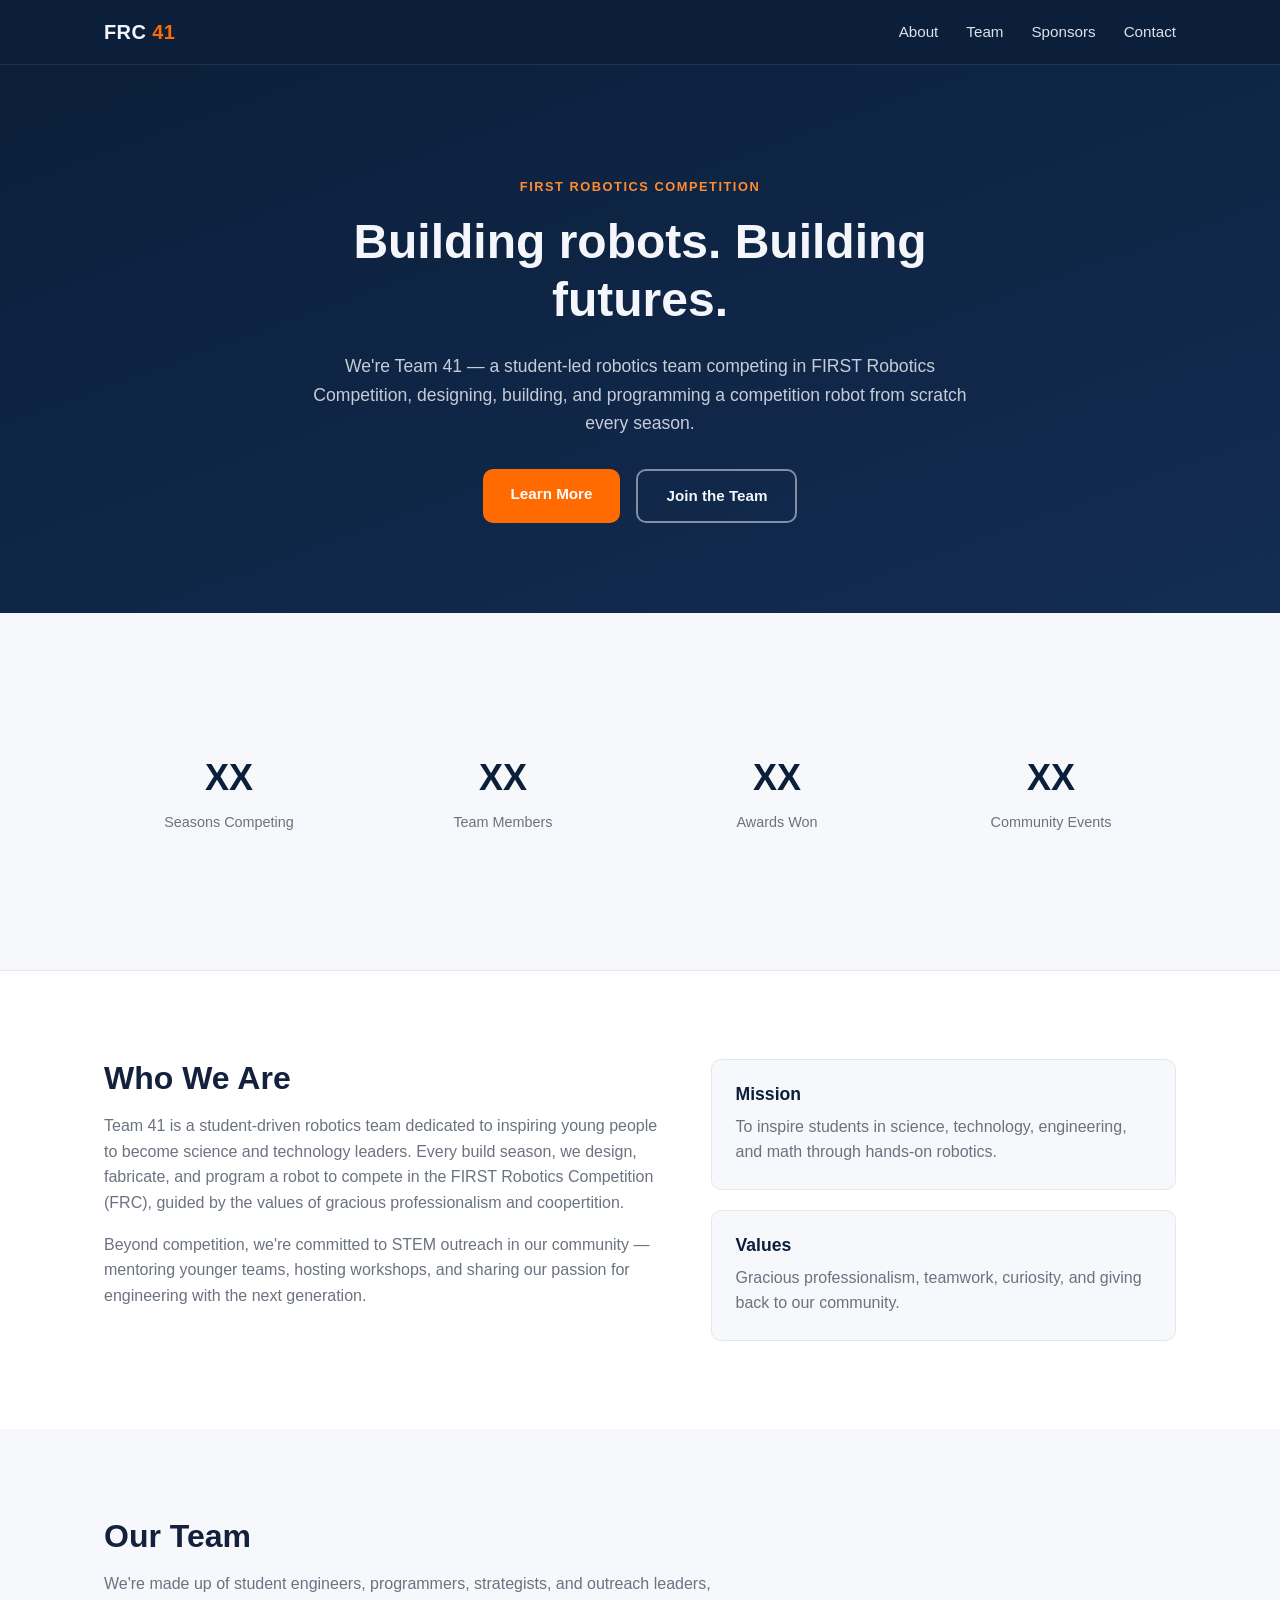
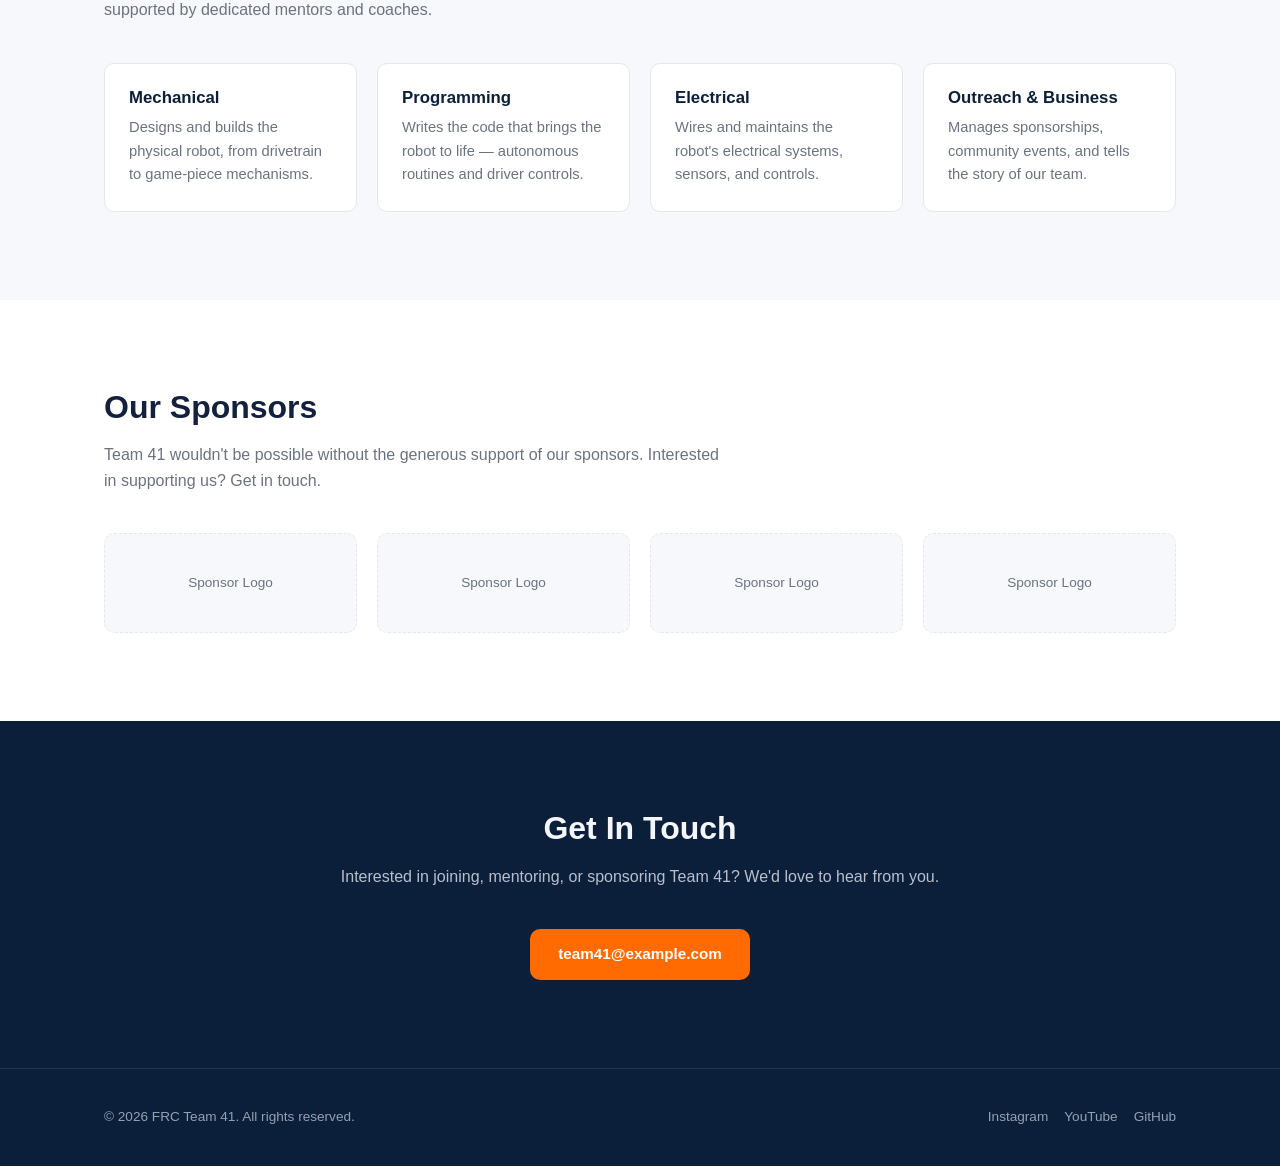
==== index.html @ 4c6976a9 "Add homepage with hero, about, team, sponsors, and contact sections Co-Authored-By: Claude Sonnet 5 " ====
<!DOCTYPE html>
<html lang="en">
<head>
  <meta charset="UTF-8" />
  <meta name="viewport" content="width=device-width, initial-scale=1.0" />
  <title>FRC Team 41</title>
  <meta name="description" content="Official website of FRC Team 41 — a FIRST Robotics Competition team." />
  <link rel="stylesheet" href="css/styles.css" />
</head>
<body>

  <header class="site-header">
    <div class="container header-inner">
      <a href="#" class="logo">FRC <span>41</span></a>
      <button class="nav-toggle" id="navToggle" aria-label="Toggle navigation" aria-expanded="false">
        <span></span><span></span><span></span>
      </button>
      <nav class="site-nav" id="siteNav">
        <a href="#about">About</a>
        <a href="#team">Team</a>
        <a href="#sponsors">Sponsors</a>
        <a href="#contact">Contact</a>
      </nav>
    </div>
  </header>

  <main>
    <section class="hero">
      <div class="container hero-inner">
        <p class="eyebrow">FIRST Robotics Competition</p>
        <h1>Building robots. Building futures.</h1>
        <p class="hero-subtitle">
          We're Team 41 — a student-led robotics team competing in FIRST Robotics Competition,
          designing, building, and programming a competition robot from scratch every season.
        </p>
        <div class="hero-actions">
          <a href="#about" class="btn btn-primary">Learn More</a>
          <a href="#contact" class="btn btn-outline">Join the Team</a>
        </div>
      </div>
    </section>

    <section class="stats">
      <div class="container stats-grid">
        <div class="stat">
          <span class="stat-number">XX</span>
          <span class="stat-label">Seasons Competing</span>
        </div>
        <div class="stat">
          <span class="stat-number">XX</span>
          <span class="stat-label">Team Members</span>
        </div>
        <div class="stat">
          <span class="stat-number">XX</span>
          <span class="stat-label">Awards Won</span>
        </div>
        <div class="stat">
          <span class="stat-number">XX</span>
          <span class="stat-label">Community Events</span>
        </div>
      </div>
    </section>

    <section id="about" class="about">
      <div class="container about-grid">
        <div class="about-text">
          <h2>Who We Are</h2>
          <p>
            Team 41 is a student-driven robotics team dedicated to inspiring young people to become
            science and technology leaders. Every build season, we design, fabricate, and program a
            robot to compete in the FIRST Robotics Competition (FRC), guided by the values of gracious
            professionalism and coopertition.
          </p>
          <p>
            Beyond competition, we're committed to STEM outreach in our community — mentoring younger
            teams, hosting workshops, and sharing our passion for engineering with the next generation.
          </p>
        </div>
        <div class="about-highlights">
          <div class="highlight-card">
            <h3>Mission</h3>
            <p>To inspire students in science, technology, engineering, and math through hands-on robotics.</p>
          </div>
          <div class="highlight-card">
            <h3>Values</h3>
            <p>Gracious professionalism, teamwork, curiosity, and giving back to our community.</p>
          </div>
        </div>
      </div>
    </section>

    <section id="team" class="team">
      <div class="container">
        <h2>Our Team</h2>
        <p class="section-subtitle">
          We're made up of student engineers, programmers, strategists, and outreach leaders,
          supported by dedicated mentors and coaches.
        </p>
        <div class="subteam-grid">
          <div class="subteam-card">
            <h3>Mechanical</h3>
            <p>Designs and builds the physical robot, from drivetrain to game-piece mechanisms.</p>
          </div>
          <div class="subteam-card">
            <h3>Programming</h3>
            <p>Writes the code that brings the robot to life — autonomous routines and driver controls.</p>
          </div>
          <div class="subteam-card">
            <h3>Electrical</h3>
            <p>Wires and maintains the robot's electrical systems, sensors, and controls.</p>
          </div>
          <div class="subteam-card">
            <h3>Outreach &amp; Business</h3>
            <p>Manages sponsorships, community events, and tells the story of our team.</p>
          </div>
        </div>
      </div>
    </section>

    <section id="sponsors" class="sponsors">
      <div class="container">
        <h2>Our Sponsors</h2>
        <p class="section-subtitle">
          Team 41 wouldn't be possible without the generous support of our sponsors.
          Interested in supporting us? <a href="#contact">Get in touch</a>.
        </p>
        <div class="sponsor-placeholder-grid">
          <div class="sponsor-placeholder">Sponsor Logo</div>
          <div class="sponsor-placeholder">Sponsor Logo</div>
          <div class="sponsor-placeholder">Sponsor Logo</div>
          <div class="sponsor-placeholder">Sponsor Logo</div>
        </div>
      </div>
    </section>

    <section id="contact" class="contact">
      <div class="container contact-inner">
        <h2>Get In Touch</h2>
        <p class="section-subtitle">
          Interested in joining, mentoring, or sponsoring Team 41? We'd love to hear from you.
        </p>
        <a href="mailto:team41@example.com" class="btn btn-primary">team41@example.com</a>
      </div>
    </section>
  </main>

  <footer class="site-footer">
    <div class="container footer-inner">
      <p>&copy; <span id="year"></span> FRC Team 41. All rights reserved.</p>
      <div class="social-links">
        <a href="#">Instagram</a>
        <a href="#">YouTube</a>
        <a href="#">GitHub</a>
      </div>
    </div>
  </footer>

  <script src="js/app.js"></script>
</body>
</html>
---- css/styles.css ----
:root {
  --navy: #0b1f3a;
  --navy-light: #132c52;
  --accent: #ff6b00;
  --accent-light: #ff8c33;
  --text-dark: #14213d;
  --text-light: #f4f6fb;
  --gray: #6b7280;
  --border: #e5e7eb;
  --bg: #ffffff;
  --bg-alt: #f7f8fb;
  --radius: 10px;
  --max-width: 1120px;
}

* {
  box-sizing: border-box;
}

html {
  scroll-behavior: smooth;
}

body {
  margin: 0;
  font-family: -apple-system, BlinkMacSystemFont, "Segoe UI", Roboto, Helvetica, Arial, sans-serif;
  color: var(--text-dark);
  background: var(--bg);
  line-height: 1.6;
}

img {
  max-width: 100%;
  display: block;
}

a {
  color: inherit;
  text-decoration: none;
}

h1, h2, h3 {
  line-height: 1.2;
  margin: 0 0 0.5em;
}

.container {
  max-width: var(--max-width);
  margin: 0 auto;
  padding: 0 24px;
}

/* Header */

.site-header {
  position: sticky;
  top: 0;
  z-index: 100;
  background: var(--navy);
  box-shadow: 0 1px 0 rgba(255, 255, 255, 0.08);
}

.header-inner {
  display: flex;
  align-items: center;
  justify-content: space-between;
  height: 64px;
}

.logo {
  font-size: 1.25rem;
  font-weight: 800;
  color: var(--text-light);
  letter-spacing: 0.02em;
}

.logo span {
  color: var(--accent);
}

.site-nav {
  display: flex;
  gap: 28px;
}

.site-nav a {
  color: var(--text-light);
  font-weight: 500;
  font-size: 0.95rem;
  opacity: 0.9;
  transition: opacity 0.15s ease;
}

.site-nav a:hover {
  opacity: 1;
  color: var(--accent-light);
}

.nav-toggle {
  display: none;
  flex-direction: column;
  justify-content: center;
  gap: 5px;
  width: 32px;
  height: 32px;
  background: none;
  border: none;
  cursor: pointer;
  padding: 0;
}

.nav-toggle span {
  display: block;
  height: 2px;
  width: 100%;
  background: var(--text-light);
  border-radius: 2px;
}

/* Hero */

.hero {
  background: linear-gradient(160deg, var(--navy) 0%, var(--navy-light) 100%);
  color: var(--text-light);
  padding: 100px 0 90px;
  text-align: center;
}

.hero-inner {
  max-width: 720px;
}

.eyebrow {
  color: var(--accent-light);
  text-transform: uppercase;
  letter-spacing: 0.12em;
  font-size: 0.8rem;
  font-weight: 700;
  margin-bottom: 16px;
}

.hero h1 {
  font-size: clamp(2rem, 5vw, 3rem);
  font-weight: 800;
}

.hero-subtitle {
  color: rgba(244, 246, 251, 0.8);
  font-size: 1.1rem;
  margin: 16px auto 32px;
}

.hero-actions {
  display: flex;
  gap: 16px;
  justify-content: center;
  flex-wrap: wrap;
}

.btn {
  display: inline-block;
  padding: 13px 28px;
  border-radius: var(--radius);
  font-weight: 700;
  font-size: 0.95rem;
  transition: transform 0.15s ease, background 0.15s ease, opacity 0.15s ease;
}

.btn-primary {
  background: var(--accent);
  color: #fff;
}

.btn-primary:hover {
  background: var(--accent-light);
}

.btn-outline {
  border: 2px solid rgba(244, 246, 251, 0.5);
  color: var(--text-light);
}

.btn-outline:hover {
  border-color: var(--text-light);
}

/* Stats */

.stats {
  background: var(--bg-alt);
  border-bottom: 1px solid var(--border);
}

.stats-grid {
  display: grid;
  grid-template-columns: repeat(4, 1fr);
  gap: 24px;
  padding: 48px 24px;
  text-align: center;
}

.stat-number {
  display: block;
  font-size: 2.25rem;
  font-weight: 800;
  color: var(--navy);
}

.stat-label {
  display: block;
  color: var(--gray);
  font-size: 0.9rem;
  margin-top: 4px;
}

/* Shared section styles */

section {
  padding: 88px 0;
}

section h2 {
  font-size: 2rem;
  font-weight: 800;
}

.section-subtitle {
  color: var(--gray);
  max-width: 620px;
  margin-bottom: 40px;
}

/* About */

.about-grid {
  display: grid;
  grid-template-columns: 1.2fr 1fr;
  gap: 48px;
  align-items: start;
}

.about-text p {
  color: var(--gray);
}

.about-highlights {
  display: grid;
  gap: 20px;
}

.highlight-card {
  background: var(--bg-alt);
  border: 1px solid var(--border);
  border-radius: var(--radius);
  padding: 24px;
}

.highlight-card h3 {
  color: var(--navy);
  font-size: 1.1rem;
}

.highlight-card p {
  color: var(--gray);
  margin: 0;
}

/* Team */

.team {
  background: var(--bg-alt);
}

.subteam-grid {
  display: grid;
  grid-template-columns: repeat(4, 1fr);
  gap: 20px;
}

.subteam-card {
  background: var(--bg);
  border: 1px solid var(--border);
  border-radius: var(--radius);
  padding: 24px;
}

.subteam-card h3 {
  color: var(--navy);
  font-size: 1.05rem;
}

.subteam-card p {
  color: var(--gray);
  font-size: 0.92rem;
  margin: 0;
}

/* Sponsors */

.sponsor-placeholder-grid {
  display: grid;
  grid-template-columns: repeat(4, 1fr);
  gap: 20px;
}

.sponsor-placeholder {
  height: 100px;
  border: 1px dashed var(--border);
  border-radius: var(--radius);
  display: flex;
  align-items: center;
  justify-content: center;
  color: var(--gray);
  font-size: 0.85rem;
  background: var(--bg-alt);
}

/* Contact */

.contact {
  background: var(--navy);
  color: var(--text-light);
  text-align: center;
}

.contact h2 {
  color: var(--text-light);
}

.contact .section-subtitle {
  color: rgba(244, 246, 251, 0.75);
  margin-left: auto;
  margin-right: auto;
}

/* Footer */

.site-footer {
  background: var(--navy);
  border-top: 1px solid rgba(255, 255, 255, 0.1);
  padding: 24px 0;
}

.footer-inner {
  display: flex;
  align-items: center;
  justify-content: space-between;
  flex-wrap: wrap;
  gap: 12px;
  color: rgba(244, 246, 251, 0.6);
  font-size: 0.85rem;
}

.social-links {
  display: flex;
  gap: 16px;
}

.social-links a {
  color: rgba(244, 246, 251, 0.6);
  transition: color 0.15s ease;
}

.social-links a:hover {
  color: var(--accent-light);
}

/* Responsive */

@media (max-width: 860px) {
  .about-grid {
    grid-template-columns: 1fr;
  }

  .subteam-grid {
    grid-template-columns: repeat(2, 1fr);
  }

  .sponsor-placeholder-grid {
    grid-template-columns: repeat(2, 1fr);
  }

  .stats-grid {
    grid-template-columns: repeat(2, 1fr);
  }
}

@media (max-width: 640px) {
  .nav-toggle {
    display: flex;
  }

  .site-nav {
    position: absolute;
    top: 64px;
    left: 0;
    right: 0;
    background: var(--navy-light);
    flex-direction: column;
    padding: 16px 24px;
    gap: 16px;
    display: none;
  }

  .site-nav.open {
    display: flex;
  }

  .hero {
    padding: 72px 0 64px;
  }

  .subteam-grid,
  .sponsor-placeholder-grid {
    grid-template-columns: 1fr;
  }
}
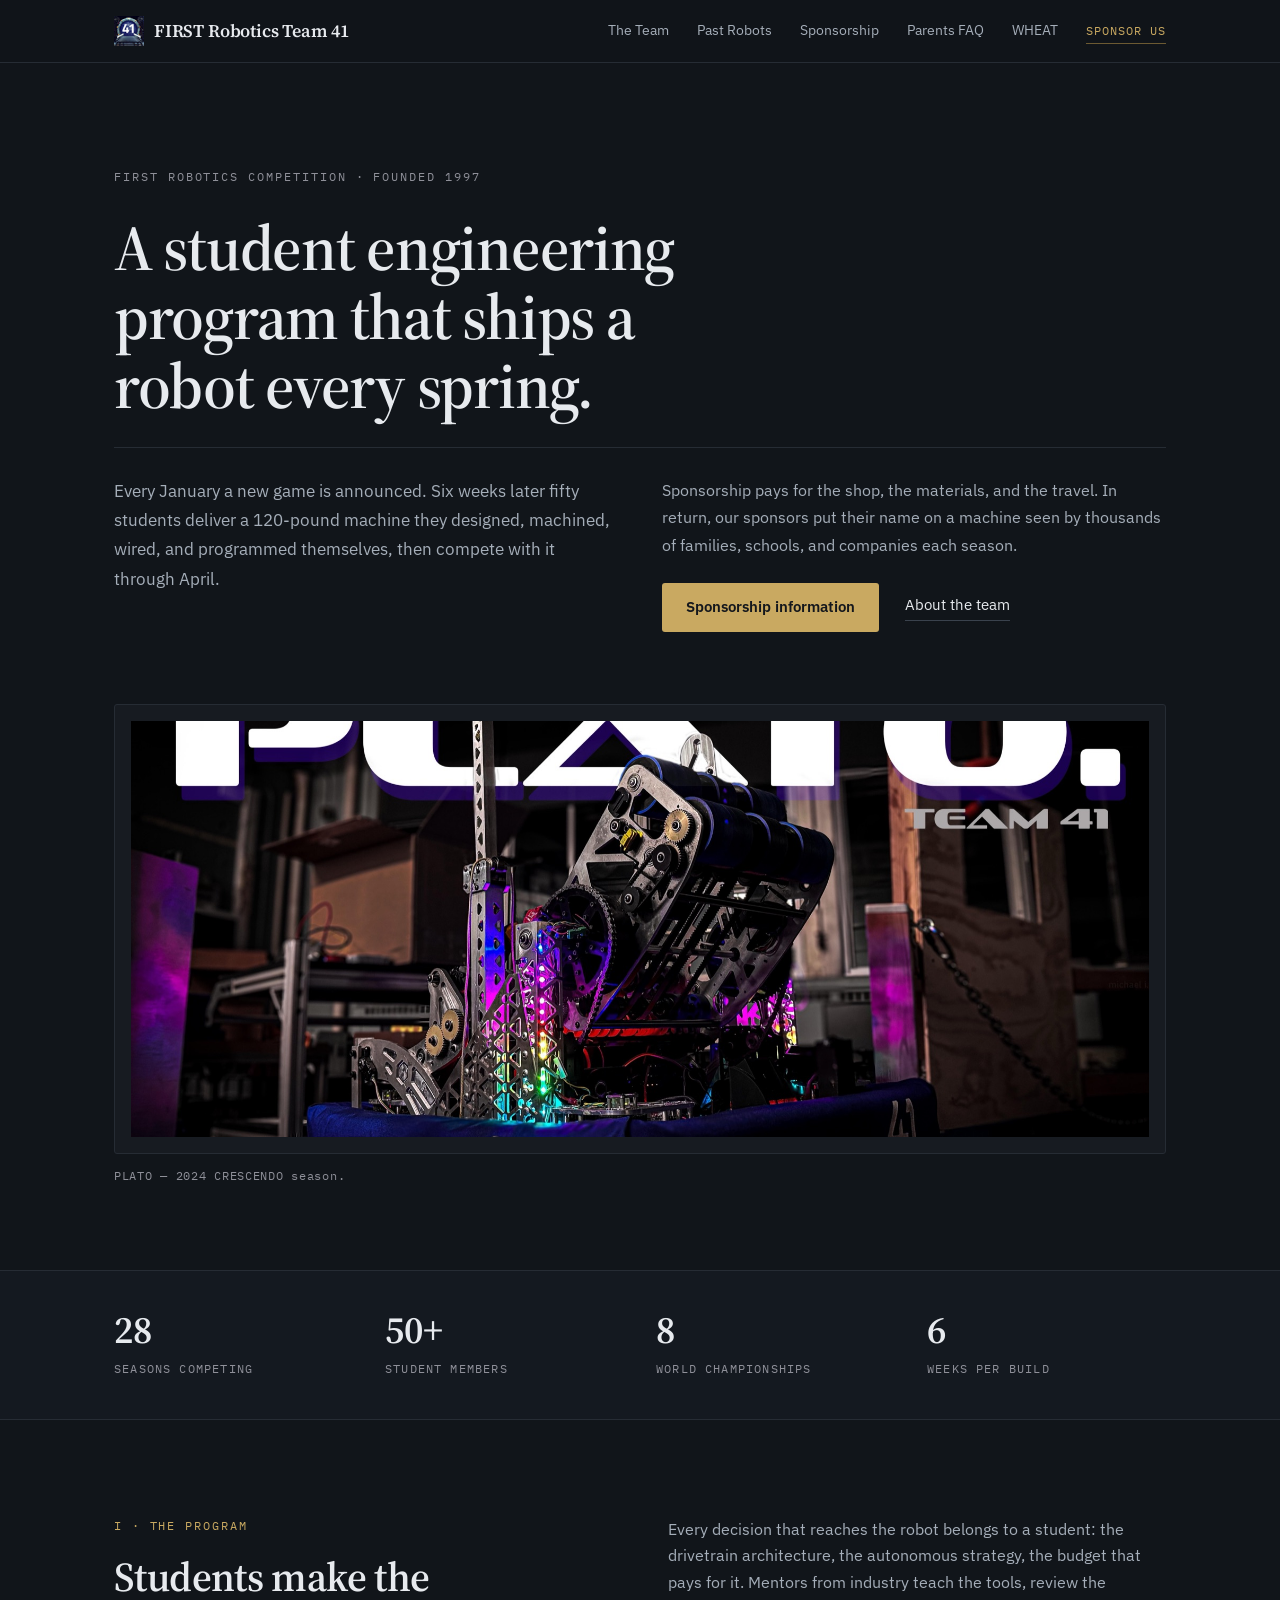
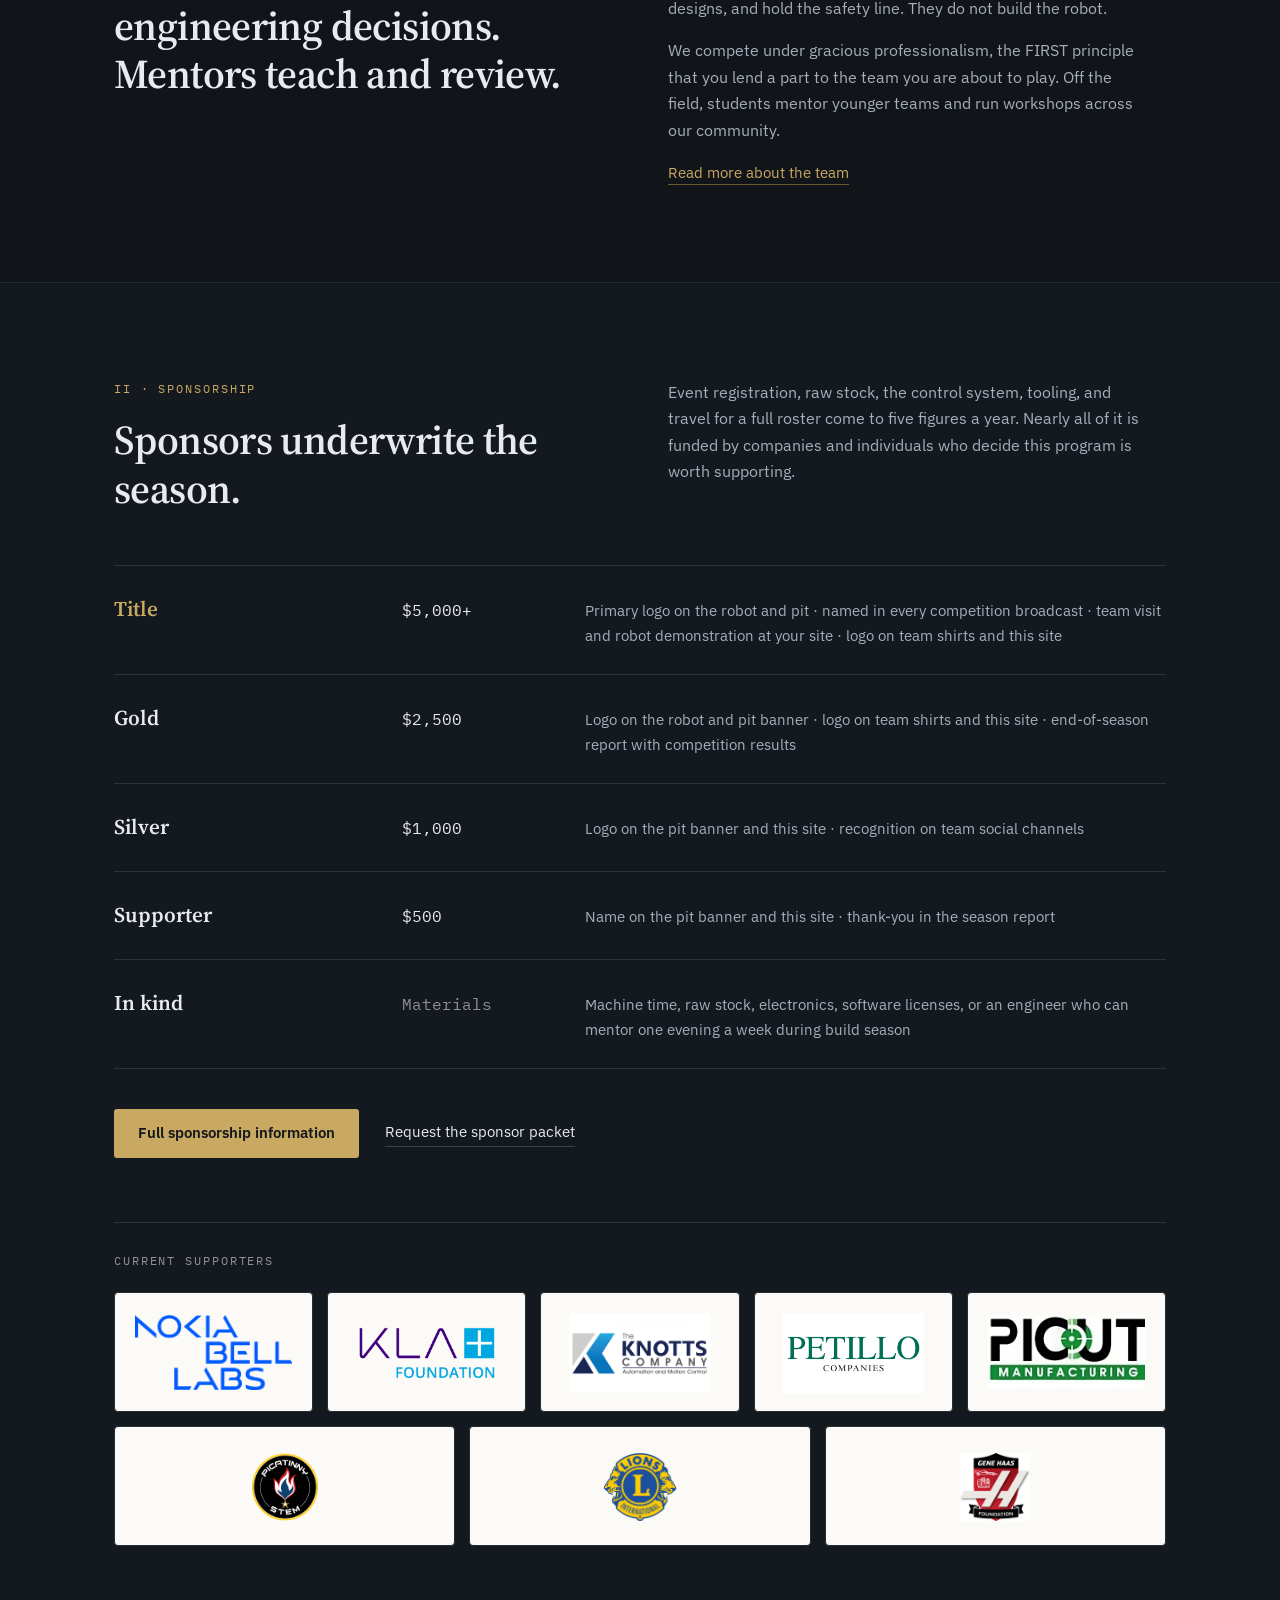
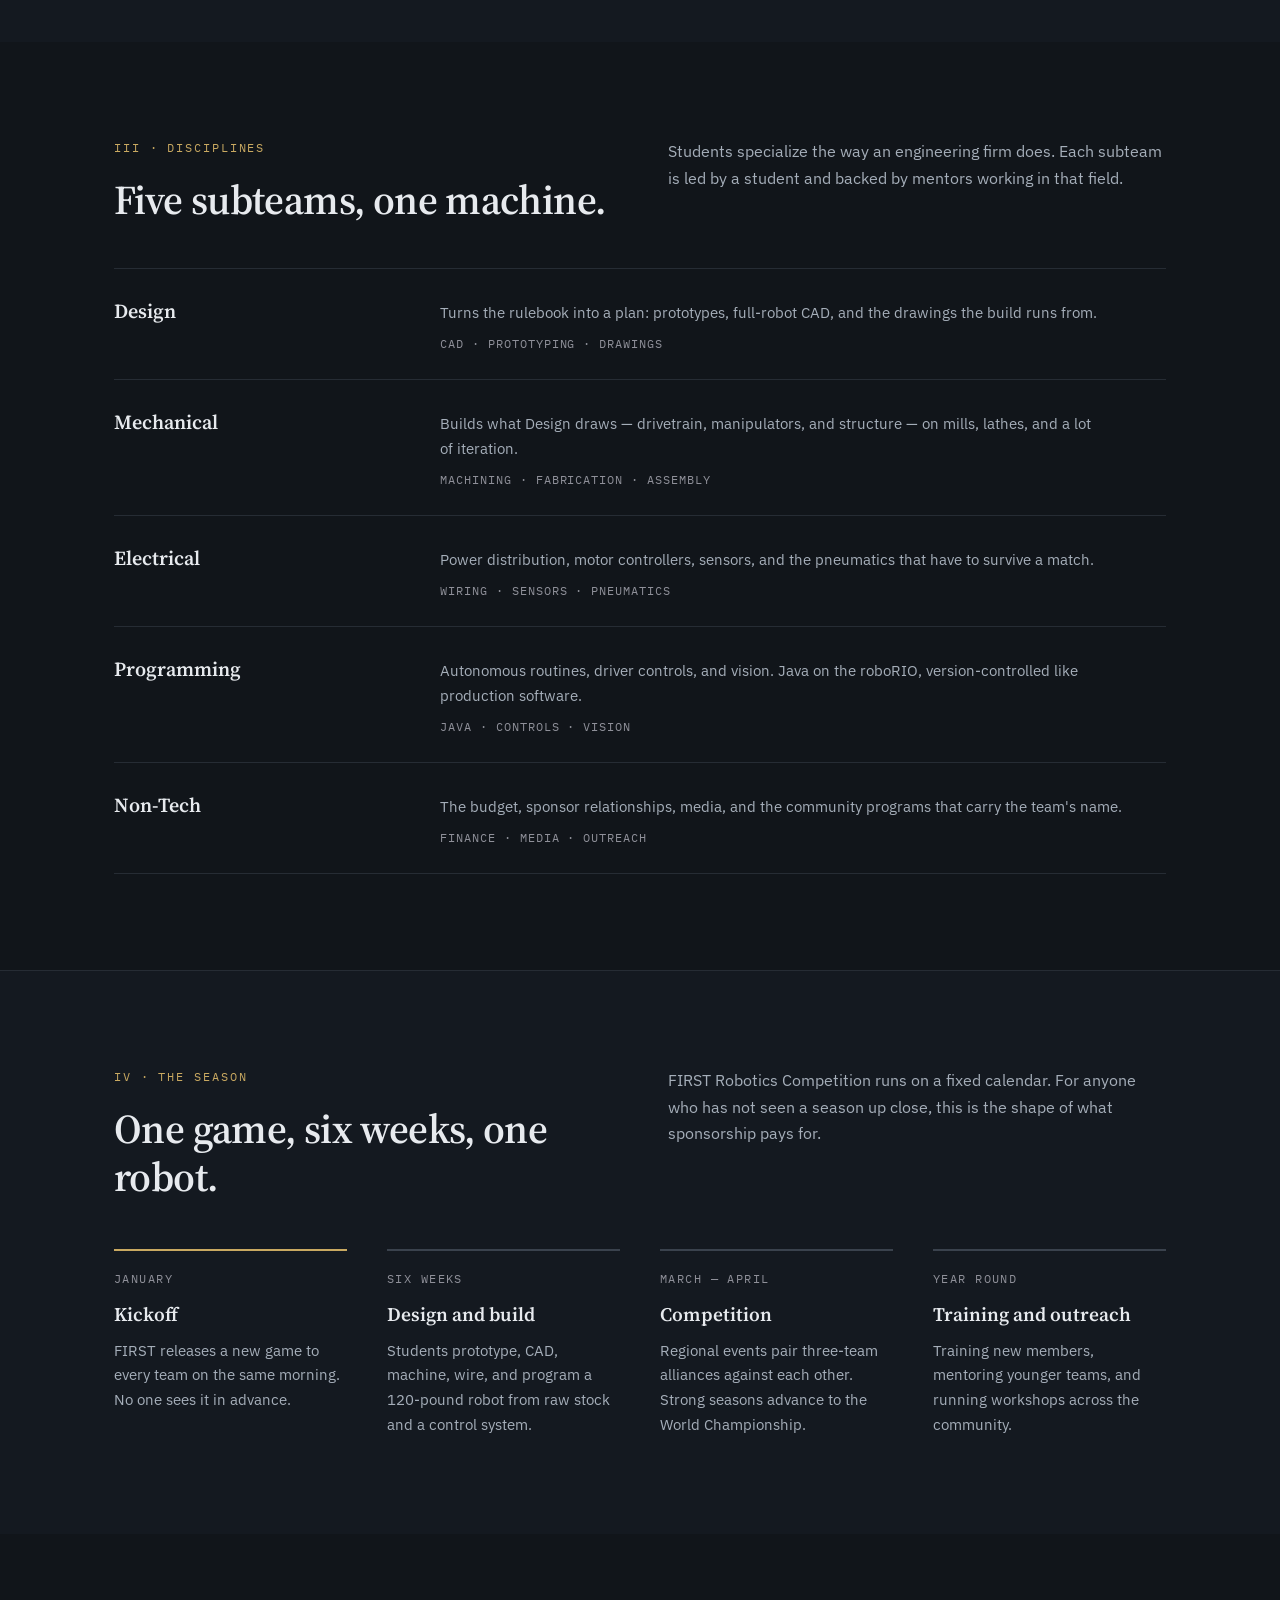
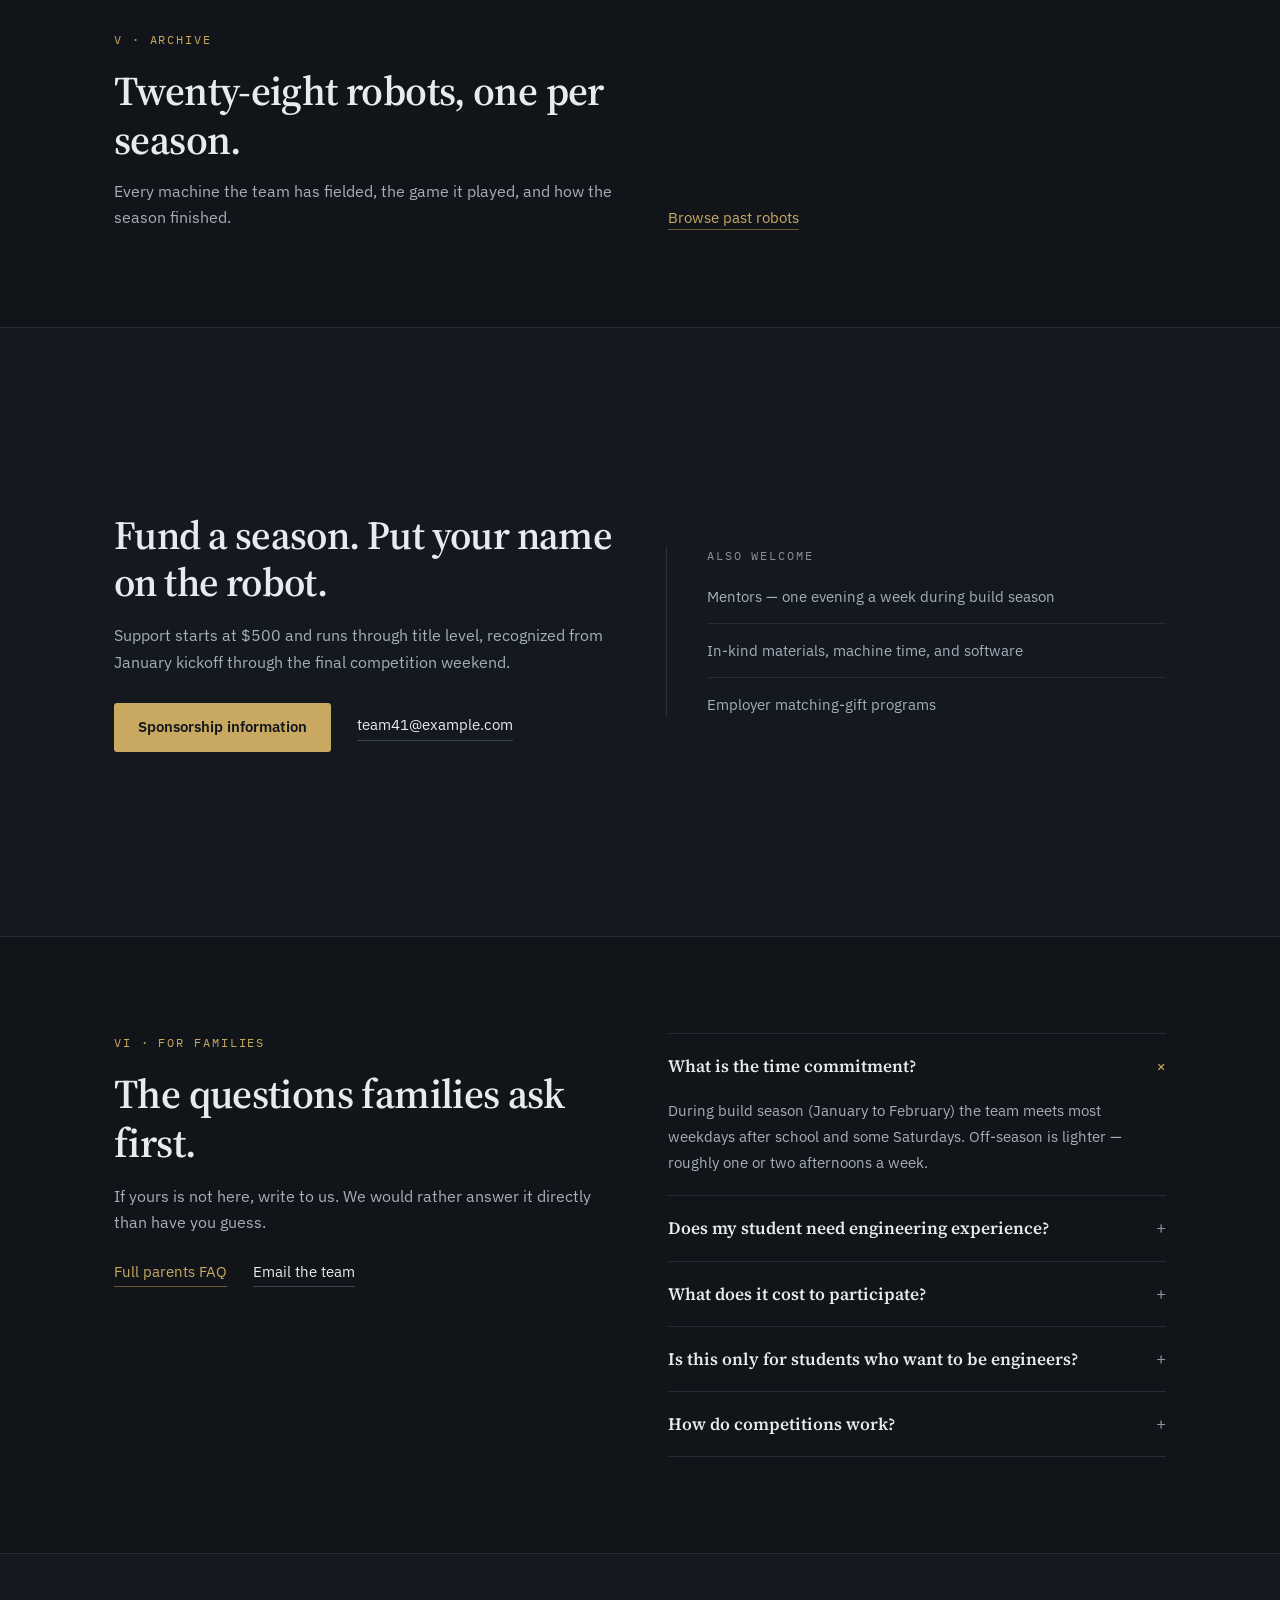
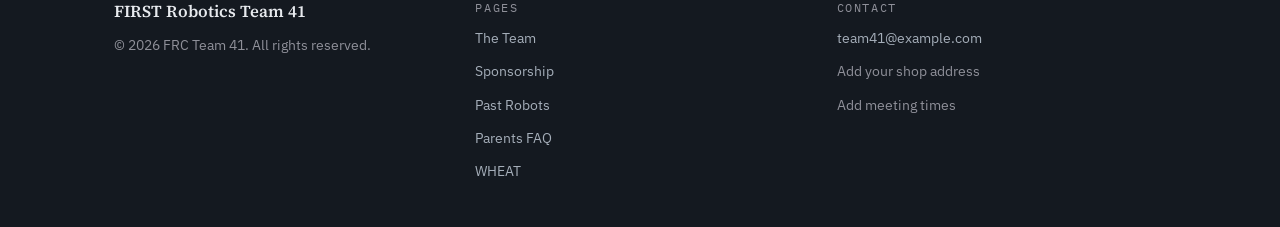
==== commit c6f1acc4: "Rebuild site to new design system with real team content Replace the navy/orange homepage with a fiv" ====
--- a/index.html
+++ b/index.html
@@ -3,154 +3,312 @@
 <head>
   <meta charset="UTF-8" />
   <meta name="viewport" content="width=device-width, initial-scale=1.0" />
-  <title>FRC Team 41</title>
-  <meta name="description" content="Official website of FRC Team 41 — a FIRST Robotics Competition team." />
+  <title>FRC Team 41 — FIRST Robotics Competition</title>
+  <meta name="description" content="Team 41 is a student-led FIRST Robotics Competition team designing, building, and programming a competition robot every season." />
+  <link rel="preconnect" href="https://fonts.googleapis.com" />
+  <link rel="preconnect" href="https://fonts.gstatic.com" crossorigin />
+  <link href="https://fonts.googleapis.com/css2?family=Source+Serif+4:opsz,wght@8..60,400;8..60,600;8..60,700&family=IBM+Plex+Sans:wght@400;500;600&family=IBM+Plex+Mono:wght@400;500&display=swap" rel="stylesheet" />
   <link rel="stylesheet" href="css/styles.css" />
+  <link rel="icon" type="image/png" href="images/team41-logo.png" />
 </head>
 <body>
 
   <header class="site-header">
-    <div class="container header-inner">
-      <a href="#" class="logo">FRC <span>41</span></a>
-      <button class="nav-toggle" id="navToggle" aria-label="Toggle navigation" aria-expanded="false">
-        <span></span><span></span><span></span>
-      </button>
-      <nav class="site-nav" id="siteNav">
-        <a href="#about">About</a>
-        <a href="#team">Team</a>
-        <a href="#sponsors">Sponsors</a>
-        <a href="#contact">Contact</a>
+    <div class="col header-inner">
+      <a href="index.html" class="wordmark">
+        <img src="images/team41-logo.png" alt="Team 41 logo" class="wordmark-logo" />
+        <span class="wordmark-name">FIRST Robotics Team 41</span>
+      </a>
+      <nav class="site-nav">
+        <a href="team.html" class="nav-link">The Team</a>
+        <a href="robots.html" class="nav-link">Past Robots</a>
+        <a href="sponsors.html" class="nav-link">Sponsorship</a>
+        <a href="parents-faq.html" class="nav-link">Parents FAQ</a>
+        <a href="wheat.html" class="nav-link">WHEAT</a>
+        <a href="sponsors.html" class="nav-sponsor">Sponsor Us</a>
       </nav>
     </div>
   </header>
 
   <main>
-    <section class="hero">
-      <div class="container hero-inner">
-        <p class="eyebrow">FIRST Robotics Competition</p>
-        <h1>Building robots. Building futures.</h1>
-        <p class="hero-subtitle">
-          We're Team 41 — a student-led robotics team competing in FIRST Robotics Competition,
-          designing, building, and programming a competition robot from scratch every season.
-        </p>
-        <div class="hero-actions">
-          <a href="#about" class="btn btn-primary">Learn More</a>
-          <a href="#contact" class="btn btn-outline">Join the Team</a>
-        </div>
-      </div>
-    </section>
-
-    <section class="stats">
-      <div class="container stats-grid">
-        <div class="stat">
-          <span class="stat-number">XX</span>
-          <span class="stat-label">Seasons Competing</span>
-        </div>
-        <div class="stat">
-          <span class="stat-number">XX</span>
-          <span class="stat-label">Team Members</span>
-        </div>
-        <div class="stat">
-          <span class="stat-number">XX</span>
-          <span class="stat-label">Awards Won</span>
-        </div>
-        <div class="stat">
-          <span class="stat-number">XX</span>
-          <span class="stat-label">Community Events</span>
-        </div>
-      </div>
-    </section>
-
-    <section id="about" class="about">
-      <div class="container about-grid">
-        <div class="about-text">
-          <h2>Who We Are</h2>
-          <p>
-            Team 41 is a student-driven robotics team dedicated to inspiring young people to become
-            science and technology leaders. Every build season, we design, fabricate, and program a
-            robot to compete in the FIRST Robotics Competition (FRC), guided by the values of gracious
-            professionalism and coopertition.
-          </p>
-          <p>
-            Beyond competition, we're committed to STEM outreach in our community — mentoring younger
-            teams, hosting workshops, and sharing our passion for engineering with the next generation.
-          </p>
-        </div>
-        <div class="about-highlights">
-          <div class="highlight-card">
-            <h3>Mission</h3>
-            <p>To inspire students in science, technology, engineering, and math through hands-on robotics.</p>
-          </div>
-          <div class="highlight-card">
-            <h3>Values</h3>
-            <p>Gracious professionalism, teamwork, curiosity, and giving back to our community.</p>
-          </div>
-        </div>
-      </div>
-    </section>
-
-    <section id="team" class="team">
-      <div class="container">
-        <h2>Our Team</h2>
-        <p class="section-subtitle">
-          We're made up of student engineers, programmers, strategists, and outreach leaders,
-          supported by dedicated mentors and coaches.
-        </p>
-        <div class="subteam-grid">
-          <div class="subteam-card">
-            <h3>Mechanical</h3>
-            <p>Designs and builds the physical robot, from drivetrain to game-piece mechanisms.</p>
-          </div>
-          <div class="subteam-card">
-            <h3>Programming</h3>
-            <p>Writes the code that brings the robot to life — autonomous routines and driver controls.</p>
-          </div>
-          <div class="subteam-card">
-            <h3>Electrical</h3>
-            <p>Wires and maintains the robot's electrical systems, sensors, and controls.</p>
-          </div>
-          <div class="subteam-card">
-            <h3>Outreach &amp; Business</h3>
-            <p>Manages sponsorships, community events, and tells the story of our team.</p>
-          </div>
-        </div>
-      </div>
-    </section>
-
-    <section id="sponsors" class="sponsors">
-      <div class="container">
-        <h2>Our Sponsors</h2>
-        <p class="section-subtitle">
-          Team 41 wouldn't be possible without the generous support of our sponsors.
-          Interested in supporting us? <a href="#contact">Get in touch</a>.
-        </p>
-        <div class="sponsor-placeholder-grid">
-          <div class="sponsor-placeholder">Sponsor Logo</div>
-          <div class="sponsor-placeholder">Sponsor Logo</div>
-          <div class="sponsor-placeholder">Sponsor Logo</div>
-          <div class="sponsor-placeholder">Sponsor Logo</div>
-        </div>
-      </div>
-    </section>
-
-    <section id="contact" class="contact">
-      <div class="container contact-inner">
-        <h2>Get In Touch</h2>
-        <p class="section-subtitle">
-          Interested in joining, mentoring, or sponsoring Team 41? We'd love to hear from you.
-        </p>
-        <a href="mailto:team41@example.com" class="btn btn-primary">team41@example.com</a>
+    <section id="top" class="hero">
+      <div class="col">
+        <p class="hero-eyebrow">FIRST Robotics Competition · Founded 1997</p>
+        <h1 class="hero-title">A student engineering program that ships a robot every spring.</h1>
+        <div class="hero-grid">
+          <p class="hero-lead">Every January a new game is announced. Six weeks later fifty students deliver a 120-pound machine they designed, machined, wired, and programmed themselves, then compete with it through April.</p>
+          <div>
+            <p class="hero-support">Sponsorship pays for the shop, the materials, and the travel. In return, our sponsors put their name on a machine seen by thousands of families, schools, and companies each season.</p>
+            <div class="btn-row">
+              <a href="sponsors.html" class="btn">Sponsorship information</a>
+              <a href="team.html" class="link-secondary">About the team</a>
+            </div>
+          </div>
+        </div>
+      </div>
+    </section>
+
+    <section style="padding: 0 0 84px;">
+      <div class="col">
+        <div class="image-well ratio-21-9"><img src="images/robots/2024-hero.jpg" alt="Team 41's 2024 robot, PLATO" loading="lazy" /></div>
+        <p class="image-caption">PLATO — 2024 CRESCENDO season.</p>
+      </div>
+    </section>
+
+    <section class="stat-band" style="padding: 0;">
+      <div class="col stat-grid">
+        <div>
+          <div class="stat-figure">28</div>
+          <div class="stat-label">Seasons competing</div>
+        </div>
+        <div>
+          <div class="stat-figure">50+</div>
+          <div class="stat-label">Student members</div>
+        </div>
+        <div>
+          <div class="stat-figure">8</div>
+          <div class="stat-label">World Championships</div>
+        </div>
+        <div>
+          <div class="stat-figure">6</div>
+          <div class="stat-label">Weeks per build</div>
+        </div>
+      </div>
+    </section>
+
+    <section id="team">
+      <div class="col section-head">
+        <div>
+          <div class="section-mark">I · The program</div>
+          <h2 class="section-title">Students make the engineering decisions. Mentors teach and review.</h2>
+        </div>
+        <div>
+          <p class="section-prose" style="margin-bottom: 16px;">Every decision that reaches the robot belongs to a student: the drivetrain architecture, the autonomous strategy, the budget that pays for it. Mentors from industry teach the tools, review the designs, and hold the safety line. They do not build the robot.</p>
+          <p class="section-prose" style="margin-bottom: 16px;">We compete under gracious professionalism, the FIRST principle that you lend a part to the team you are about to play. Off the field, students mentor younger teams and run workshops across our community.</p>
+          <a href="team.html" class="link-brass">Read more about the team</a>
+        </div>
+      </div>
+    </section>
+
+    <section id="sponsors" class="section-alt">
+      <div class="col">
+        <div class="section-head" style="margin-bottom: 52px;">
+          <div>
+            <div class="section-mark">II · Sponsorship</div>
+            <h2 class="section-title">Sponsors underwrite the season.</h2>
+          </div>
+          <div>
+            <p class="section-prose">Event registration, raw stock, the control system, tooling, and travel for a full roster come to five figures a year. Nearly all of it is funded by companies and individuals who decide this program is worth supporting.</p>
+          </div>
+        </div>
+
+        <div class="tier-table">
+          <div class="tier-row">
+            <div class="tier-name is-brass">Title</div>
+            <div class="tier-amount">$5,000+</div>
+            <div class="tier-benefits">Primary logo on the robot and pit · named in every competition broadcast · team visit and robot demonstration at your site · logo on team shirts and this site</div>
+          </div>
+          <div class="tier-row">
+            <div class="tier-name">Gold</div>
+            <div class="tier-amount">$2,500</div>
+            <div class="tier-benefits">Logo on the robot and pit banner · logo on team shirts and this site · end-of-season report with competition results</div>
+          </div>
+          <div class="tier-row">
+            <div class="tier-name">Silver</div>
+            <div class="tier-amount">$1,000</div>
+            <div class="tier-benefits">Logo on the pit banner and this site · recognition on team social channels</div>
+          </div>
+          <div class="tier-row">
+            <div class="tier-name">Supporter</div>
+            <div class="tier-amount">$500</div>
+            <div class="tier-benefits">Name on the pit banner and this site · thank-you in the season report</div>
+          </div>
+          <div class="tier-row">
+            <div class="tier-name">In kind</div>
+            <div class="tier-amount is-muted">Materials</div>
+            <div class="tier-benefits">Machine time, raw stock, electronics, software licenses, or an engineer who can mentor one evening a week during build season</div>
+          </div>
+        </div>
+
+        <div class="btn-row" style="margin-top: 40px;">
+          <a href="sponsors.html" class="btn">Full sponsorship information</a>
+          <a href="mailto:team41@example.com" class="link-secondary">Request the sponsor packet</a>
+        </div>
+
+        <div class="mt-64" style="border-top: 1px solid var(--rule-strong); padding-top: 28px;">
+          <div class="sponsor-wall-label">Current supporters</div>
+          <div class="sponsor-wall-grid">
+            <a class="sponsor-wall-cell" href="https://www.nokia.com/bell-labs/" target="_blank" rel="noopener"><img src="images/sponsors/nokia-bell-labs.png" alt="Nokia Bell Labs" /></a>
+            <a class="sponsor-wall-cell" href="https://www.kla.foundation/" target="_blank" rel="noopener"><img src="images/sponsors/kla-foundation.png" alt="KLA Foundation" /></a>
+            <a class="sponsor-wall-cell" href="https://www.knottsco.com/" target="_blank" rel="noopener"><img src="images/sponsors/the-knotts-company.jpg" alt="The Knotts Company" /></a>
+            <a class="sponsor-wall-cell" href="https://petillo.com/" target="_blank" rel="noopener"><img src="images/sponsors/petillo-companies.jpg" alt="PETIllo Companies" /></a>
+            <a class="sponsor-wall-cell" href="https://www.picut.com/" target="_blank" rel="noopener"><img src="images/sponsors/picut-manufacturing.jpg" alt="PICut Manufacturing" /></a>
+          </div>
+          <div class="sponsor-wall-grid is-circles">
+            <a class="sponsor-wall-cell" href="https://home.army.mil/picatinny/" target="_blank" rel="noopener"><img src="images/sponsors/picatinny-stem.png" alt="Picatinny STEM" /></a>
+            <a class="sponsor-wall-cell" href="https://warrenlionsclub.org/" target="_blank" rel="noopener"><img src="images/sponsors/warren-lions-club.png" alt="Warren Lions Club" /></a>
+            <a class="sponsor-wall-cell" href="https://www.ghaasfoundation.org/" target="_blank" rel="noopener"><img src="images/sponsors/gene-haas-foundation.png" alt="Gene Haas Foundation" /></a>
+          </div>
+        </div>
+      </div>
+    </section>
+
+    <section id="subteams">
+      <div class="col">
+        <div class="section-head" style="margin-bottom: 44px;">
+          <div>
+            <div class="section-mark">III · Disciplines</div>
+            <h2 class="section-title">Five subteams, one machine.</h2>
+          </div>
+          <div>
+            <p class="section-prose">Students specialize the way an engineering firm does. Each subteam is led by a student and backed by mentors working in that field.</p>
+          </div>
+        </div>
+        <div class="row-list">
+          <div class="row-list-item">
+            <h3 class="row-list-name">Design</h3>
+            <div>
+              <p class="row-list-desc">Turns the rulebook into a plan: prototypes, full-robot CAD, and the drawings the build runs from.</p>
+              <div class="row-list-tags">CAD · PROTOTYPING · DRAWINGS</div>
+            </div>
+          </div>
+          <div class="row-list-item">
+            <h3 class="row-list-name">Mechanical</h3>
+            <div>
+              <p class="row-list-desc">Builds what Design draws — drivetrain, manipulators, and structure — on mills, lathes, and a lot of iteration.</p>
+              <div class="row-list-tags">MACHINING · FABRICATION · ASSEMBLY</div>
+            </div>
+          </div>
+          <div class="row-list-item">
+            <h3 class="row-list-name">Electrical</h3>
+            <div>
+              <p class="row-list-desc">Power distribution, motor controllers, sensors, and the pneumatics that have to survive a match.</p>
+              <div class="row-list-tags">WIRING · SENSORS · PNEUMATICS</div>
+            </div>
+          </div>
+          <div class="row-list-item">
+            <h3 class="row-list-name">Programming</h3>
+            <div>
+              <p class="row-list-desc">Autonomous routines, driver controls, and vision. Java on the roboRIO, version-controlled like production software.</p>
+              <div class="row-list-tags">JAVA · CONTROLS · VISION</div>
+            </div>
+          </div>
+          <div class="row-list-item">
+            <h3 class="row-list-name">Non-Tech</h3>
+            <div>
+              <p class="row-list-desc">The budget, sponsor relationships, media, and the community programs that carry the team's name.</p>
+              <div class="row-list-tags">FINANCE · MEDIA · OUTREACH</div>
+            </div>
+          </div>
+        </div>
+      </div>
+    </section>
+
+    <section id="season" class="section-alt">
+      <div class="col">
+        <div class="section-head" style="margin-bottom: 48px;">
+          <div>
+            <div class="section-mark">IV · The season</div>
+            <h2 class="section-title">One game, six weeks, one robot.</h2>
+          </div>
+          <div>
+            <p class="section-prose">FIRST Robotics Competition runs on a fixed calendar. For anyone who has not seen a season up close, this is the shape of what sponsorship pays for.</p>
+          </div>
+        </div>
+        <div class="timeline">
+          <div class="timeline-item is-active">
+            <div class="timeline-period">JANUARY</div>
+            <h3 class="timeline-title">Kickoff</h3>
+            <p class="timeline-desc">FIRST releases a new game to every team on the same morning. No one sees it in advance.</p>
+          </div>
+          <div class="timeline-item">
+            <div class="timeline-period">SIX WEEKS</div>
+            <h3 class="timeline-title">Design and build</h3>
+            <p class="timeline-desc">Students prototype, CAD, machine, wire, and program a 120-pound robot from raw stock and a control system.</p>
+          </div>
+          <div class="timeline-item">
+            <div class="timeline-period">MARCH — APRIL</div>
+            <h3 class="timeline-title">Competition</h3>
+            <p class="timeline-desc">Regional events pair three-team alliances against each other. Strong seasons advance to the World Championship.</p>
+          </div>
+          <div class="timeline-item">
+            <div class="timeline-period">YEAR ROUND</div>
+            <h3 class="timeline-title">Training and outreach</h3>
+            <p class="timeline-desc">Training new members, mentoring younger teams, and running workshops across the community.</p>
+          </div>
+        </div>
+      </div>
+    </section>
+
+    <section id="archive">
+      <div class="col section-head align-end">
+        <div>
+          <div class="section-mark">V · Archive</div>
+          <h2 class="section-title" style="margin-bottom: 14px;">Twenty-eight robots, one per season.</h2>
+          <p class="section-prose">Every machine the team has fielded, the game it played, and how the season finished.</p>
+        </div>
+        <div>
+          <a href="robots.html" class="link-brass" style="font-size: 0.96rem;">Browse past robots</a>
+        </div>
+      </div>
+    </section>
+
+    <section class="cta-band">
+      <div class="col cta-split">
+        <div>
+          <h2 class="cta-title">Fund a season. Put your name on the robot.</h2>
+          <p class="cta-body">Support starts at $500 and runs through title level, recognized from January kickoff through the final competition weekend.</p>
+          <div class="btn-row">
+            <a href="sponsors.html" class="btn">Sponsorship information</a>
+            <a href="mailto:team41@example.com" class="link-secondary">team41@example.com</a>
+          </div>
+        </div>
+        <div class="cta-aside">
+          <div class="cta-aside-label">Also welcome</div>
+          <ul class="cta-aside-list">
+            <li>Mentors — one evening a week during build season</li>
+            <li>In-kind materials, machine time, and software</li>
+            <li>Employer matching-gift programs</li>
+          </ul>
+        </div>
+      </div>
+    </section>
+
+    <section id="parents">
+      <div class="col section-head">
+        <div>
+          <div class="section-mark">VI · For families</div>
+          <h2 class="section-title" style="margin-bottom: 16px;">The questions families ask first.</h2>
+          <p class="section-prose" style="margin-bottom: 24px;">If yours is not here, write to us. We would rather answer it directly than have you guess.</p>
+          <div class="btn-row">
+            <a href="parents-faq.html" class="link-brass">Full parents FAQ</a>
+            <a href="mailto:team41@example.com" class="link-secondary">Email the team</a>
+          </div>
+        </div>
+        <div id="home-faq" class="faq-list"></div>
       </div>
     </section>
   </main>
 
   <footer class="site-footer">
-    <div class="container footer-inner">
-      <p>&copy; <span id="year"></span> FRC Team 41. All rights reserved.</p>
-      <div class="social-links">
-        <a href="#">Instagram</a>
-        <a href="#">YouTube</a>
-        <a href="#">GitHub</a>
+    <div class="col footer-inner">
+      <div>
+        <div class="footer-brand">FIRST Robotics Team 41</div>
+        <p class="footer-copyright">© <span data-year></span> FRC Team 41. All rights reserved.</p>
+      </div>
+      <div class="footer-col">
+        <div class="footer-heading">Pages</div>
+        <a href="team.html" class="footer-link">The Team</a>
+        <a href="sponsors.html" class="footer-link">Sponsorship</a>
+        <a href="robots.html" class="footer-link">Past Robots</a>
+        <a href="parents-faq.html" class="footer-link">Parents FAQ</a>
+        <a href="wheat.html" class="footer-link">WHEAT</a>
+      </div>
+      <div class="footer-col">
+        <div class="footer-heading">Contact</div>
+        <a href="mailto:team41@example.com" class="footer-link">team41@example.com</a>
+        <span class="footer-muted">Add your shop address</span>
+        <span class="footer-muted">Add meeting times</span>
       </div>
     </div>
   </footer>
--- a/css/styles.css
+++ b/css/styles.css
@@ -1,16 +1,24 @@
 :root {
-  --navy: #0b1f3a;
-  --navy-light: #132c52;
-  --accent: #ff6b00;
-  --accent-light: #ff8c33;
-  --text-dark: #14213d;
-  --text-light: #f4f6fb;
-  --gray: #6b7280;
-  --border: #e5e7eb;
-  --bg: #ffffff;
-  --bg-alt: #f7f8fb;
-  --radius: 10px;
-  --max-width: 1120px;
+  --ground: #11151a;
+  --surface: #141920;
+  --surface-raised: #171b21;
+  --rule: #262c34;
+  --rule-strong: #2c333c;
+  --rule-muted: #3a424d;
+  --ink: #e7eaee;
+  --ink-secondary: #a5aeb9;
+  --ink-muted: #8f9099;
+  --brass: #c9a961;
+  --brass-hover: #e0c489;
+  --brass-underline: #6c5a32;
+  --ink-on-brass: #14171c;
+
+  --font-serif: 'Source Serif 4', Georgia, serif;
+  --font-sans: 'IBM Plex Sans', -apple-system, BlinkMacSystemFont, 'Segoe UI', sans-serif;
+  --font-mono: 'IBM Plex Mono', monospace;
+
+  --col-max: 1140px;
+  --col-pad: 44px;
 }
 
 * {
@@ -23,10 +31,11 @@
 
 body {
   margin: 0;
-  font-family: -apple-system, BlinkMacSystemFont, "Segoe UI", Roboto, Helvetica, Arial, sans-serif;
-  color: var(--text-dark);
-  background: var(--bg);
-  line-height: 1.6;
+  background: var(--ground);
+  color: var(--ink);
+  font-family: var(--font-sans);
+  line-height: 1.65;
+  -webkit-font-smoothing: antialiased;
 }
 
 img {
@@ -34,384 +43,1058 @@
   display: block;
 }
 
+p {
+  text-wrap: pretty;
+}
+
 a {
-  color: inherit;
+  color: var(--brass);
   text-decoration: none;
 }
 
 h1, h2, h3 {
-  line-height: 1.2;
-  margin: 0 0 0.5em;
-}
-
-.container {
-  max-width: var(--max-width);
+  margin: 0;
+  font-family: var(--font-serif);
+  font-weight: 600;
+}
+
+.col {
+  max-width: var(--col-max);
   margin: 0 auto;
-  padding: 0 24px;
-}
-
-/* Header */
+  padding-left: var(--col-pad);
+  padding-right: var(--col-pad);
+}
+
+/* ---------- Header ---------- */
 
 .site-header {
   position: sticky;
   top: 0;
-  z-index: 100;
-  background: var(--navy);
-  box-shadow: 0 1px 0 rgba(255, 255, 255, 0.08);
+  z-index: 50;
+  background: rgba(17, 21, 26, 0.9);
+  backdrop-filter: blur(10px);
+  border-bottom: 1px solid var(--rule);
 }
 
 .header-inner {
-  display: flex;
-  align-items: center;
-  justify-content: space-between;
-  height: 64px;
-}
-
-.logo {
-  font-size: 1.25rem;
-  font-weight: 800;
-  color: var(--text-light);
-  letter-spacing: 0.02em;
-}
-
-.logo span {
-  color: var(--accent);
-}
-
-.site-nav {
-  display: flex;
-  gap: 28px;
-}
-
-.site-nav a {
-  color: var(--text-light);
-  font-weight: 500;
-  font-size: 0.95rem;
-  opacity: 0.9;
-  transition: opacity 0.15s ease;
-}
-
-.site-nav a:hover {
-  opacity: 1;
-  color: var(--accent-light);
-}
-
-.nav-toggle {
-  display: none;
-  flex-direction: column;
-  justify-content: center;
-  gap: 5px;
-  width: 32px;
-  height: 32px;
-  background: none;
-  border: none;
-  cursor: pointer;
-  padding: 0;
-}
-
-.nav-toggle span {
-  display: block;
-  height: 2px;
-  width: 100%;
-  background: var(--text-light);
-  border-radius: 2px;
-}
-
-/* Hero */
-
-.hero {
-  background: linear-gradient(160deg, var(--navy) 0%, var(--navy-light) 100%);
-  color: var(--text-light);
-  padding: 100px 0 90px;
-  text-align: center;
-}
-
-.hero-inner {
-  max-width: 720px;
-}
-
-.eyebrow {
-  color: var(--accent-light);
-  text-transform: uppercase;
-  letter-spacing: 0.12em;
-  font-size: 0.8rem;
-  font-weight: 700;
-  margin-bottom: 16px;
-}
-
-.hero h1 {
-  font-size: clamp(2rem, 5vw, 3rem);
-  font-weight: 800;
-}
-
-.hero-subtitle {
-  color: rgba(244, 246, 251, 0.8);
-  font-size: 1.1rem;
-  margin: 16px auto 32px;
-}
-
-.hero-actions {
-  display: flex;
-  gap: 16px;
-  justify-content: center;
-  flex-wrap: wrap;
-}
-
-.btn {
-  display: inline-block;
-  padding: 13px 28px;
-  border-radius: var(--radius);
-  font-weight: 700;
-  font-size: 0.95rem;
-  transition: transform 0.15s ease, background 0.15s ease, opacity 0.15s ease;
-}
-
-.btn-primary {
-  background: var(--accent);
-  color: #fff;
-}
-
-.btn-primary:hover {
-  background: var(--accent-light);
-}
-
-.btn-outline {
-  border: 2px solid rgba(244, 246, 251, 0.5);
-  color: var(--text-light);
-}
-
-.btn-outline:hover {
-  border-color: var(--text-light);
-}
-
-/* Stats */
-
-.stats {
-  background: var(--bg-alt);
-  border-bottom: 1px solid var(--border);
-}
-
-.stats-grid {
-  display: grid;
-  grid-template-columns: repeat(4, 1fr);
-  gap: 24px;
-  padding: 48px 24px;
-  text-align: center;
-}
-
-.stat-number {
-  display: block;
-  font-size: 2.25rem;
-  font-weight: 800;
-  color: var(--navy);
-}
-
-.stat-label {
-  display: block;
-  color: var(--gray);
-  font-size: 0.9rem;
-  margin-top: 4px;
-}
-
-/* Shared section styles */
-
-section {
-  padding: 88px 0;
-}
-
-section h2 {
-  font-size: 2rem;
-  font-weight: 800;
-}
-
-.section-subtitle {
-  color: var(--gray);
-  max-width: 620px;
-  margin-bottom: 40px;
-}
-
-/* About */
-
-.about-grid {
-  display: grid;
-  grid-template-columns: 1.2fr 1fr;
-  gap: 48px;
-  align-items: start;
-}
-
-.about-text p {
-  color: var(--gray);
-}
-
-.about-highlights {
-  display: grid;
-  gap: 20px;
-}
-
-.highlight-card {
-  background: var(--bg-alt);
-  border: 1px solid var(--border);
-  border-radius: var(--radius);
-  padding: 24px;
-}
-
-.highlight-card h3 {
-  color: var(--navy);
-  font-size: 1.1rem;
-}
-
-.highlight-card p {
-  color: var(--gray);
-  margin: 0;
-}
-
-/* Team */
-
-.team {
-  background: var(--bg-alt);
-}
-
-.subteam-grid {
-  display: grid;
-  grid-template-columns: repeat(4, 1fr);
-  gap: 20px;
-}
-
-.subteam-card {
-  background: var(--bg);
-  border: 1px solid var(--border);
-  border-radius: var(--radius);
-  padding: 24px;
-}
-
-.subteam-card h3 {
-  color: var(--navy);
-  font-size: 1.05rem;
-}
-
-.subteam-card p {
-  color: var(--gray);
-  font-size: 0.92rem;
-  margin: 0;
-}
-
-/* Sponsors */
-
-.sponsor-placeholder-grid {
-  display: grid;
-  grid-template-columns: repeat(4, 1fr);
-  gap: 20px;
-}
-
-.sponsor-placeholder {
-  height: 100px;
-  border: 1px dashed var(--border);
-  border-radius: var(--radius);
-  display: flex;
-  align-items: center;
-  justify-content: center;
-  color: var(--gray);
-  font-size: 0.85rem;
-  background: var(--bg-alt);
-}
-
-/* Contact */
-
-.contact {
-  background: var(--navy);
-  color: var(--text-light);
-  text-align: center;
-}
-
-.contact h2 {
-  color: var(--text-light);
-}
-
-.contact .section-subtitle {
-  color: rgba(244, 246, 251, 0.75);
-  margin-left: auto;
-  margin-right: auto;
-}
-
-/* Footer */
-
-.site-footer {
-  background: var(--navy);
-  border-top: 1px solid rgba(255, 255, 255, 0.1);
-  padding: 24px 0;
-}
-
-.footer-inner {
+  padding-top: 16px;
+  padding-bottom: 16px;
   display: flex;
   align-items: center;
   justify-content: space-between;
   flex-wrap: wrap;
-  gap: 12px;
-  color: rgba(244, 246, 251, 0.6);
-  font-size: 0.85rem;
-}
-
-.social-links {
+  gap: 14px 32px;
+}
+
+.wordmark {
   display: flex;
+  align-items: center;
+  gap: 10px;
+  color: var(--ink);
+}
+
+.wordmark-logo {
+  width: 30px;
+  height: 30px;
+  display: block;
+  flex-shrink: 0;
+}
+
+.wordmark-name {
+  font-family: var(--font-serif);
+  font-size: 1.12rem;
+  font-weight: 600;
+  letter-spacing: -0.01em;
+}
+
+.site-nav {
+  display: flex;
+  align-items: baseline;
+  flex-wrap: wrap;
+  gap: 10px 28px;
+  justify-content: flex-end;
+}
+
+.nav-link {
+  color: var(--ink-secondary);
+  font-size: 0.9rem;
+  transition: color 0.15s ease;
+}
+
+.nav-link:hover {
+  color: var(--ink);
+}
+
+.nav-link.is-active {
+  color: var(--ink);
+  font-weight: 600;
+}
+
+.nav-sponsor {
+  font-family: var(--font-mono);
+  font-size: 0.78rem;
+  letter-spacing: 0.08em;
+  text-transform: uppercase;
+  color: var(--brass);
+  border-bottom: 1px solid var(--brass-underline);
+  padding-bottom: 2px;
+  transition: color 0.15s ease, border-color 0.15s ease;
+}
+
+.nav-sponsor:hover {
+  color: var(--brass-hover);
+  border-bottom-color: var(--brass);
+}
+
+/* ---------- Buttons & links ---------- */
+
+.btn-row {
+  display: flex;
+  gap: 26px;
+  flex-wrap: wrap;
+  align-items: center;
+}
+
+.btn {
+  display: inline-flex;
+  align-items: center;
+  padding: 12px 24px;
+  background: var(--brass);
+  color: var(--ink-on-brass);
+  font-weight: 600;
+  font-size: 0.94rem;
+  border-radius: 3px;
+  transition: background 0.15s ease;
+}
+
+.btn:hover {
+  background: var(--brass-hover);
+  color: var(--ink-on-brass);
+}
+
+.btn-outline {
+  background: transparent;
+  border: 1px solid var(--rule);
+  color: var(--ink);
+}
+
+.btn-outline:hover {
+  background: transparent;
+  border-color: var(--brass);
+  color: var(--ink);
+}
+
+.link-secondary {
+  font-size: 0.94rem;
+  color: var(--ink);
+  border-bottom: 1px solid var(--rule-muted);
+  padding-bottom: 2px;
+  transition: color 0.15s ease, border-color 0.15s ease;
+}
+
+.link-secondary:hover {
+  color: #ffffff;
+  border-bottom-color: var(--brass);
+}
+
+.link-brass {
+  font-size: 0.94rem;
+  color: var(--brass);
+  border-bottom: 1px solid var(--brass-underline);
+  padding-bottom: 2px;
+  transition: color 0.15s ease, border-color 0.15s ease;
+}
+
+.link-brass:hover {
+  color: var(--brass-hover);
+  border-bottom-color: var(--brass);
+}
+
+/* ---------- Sections & headings ---------- */
+
+section {
+  padding: 96px 0;
+}
+
+.section-alt {
+  background: var(--surface);
+  border-top: 1px solid var(--rule);
+}
+
+.section-alt + .section-alt,
+section + .section-alt {
+  border-top: 1px solid var(--rule);
+}
+
+.section-head {
+  display: grid;
+  grid-template-columns: repeat(auto-fit, minmax(300px, 1fr));
+  gap: 56px;
+  align-items: start;
+}
+
+.section-head.align-end {
+  align-items: end;
+}
+
+.section-mark {
+  font-family: var(--font-mono);
+  font-size: 0.74rem;
+  letter-spacing: 0.16em;
+  text-transform: uppercase;
+  color: var(--brass);
+  margin-bottom: 18px;
+}
+
+.section-title {
+  font-size: clamp(1.9rem, 3.2vw, 2.6rem);
+  line-height: 1.18;
+  letter-spacing: -0.015em;
+}
+
+.section-prose {
+  color: var(--ink-secondary);
+  margin: 0;
+}
+
+/* ---------- Hero (home) ---------- */
+
+.hero {
+  padding: 92px 0 72px;
+}
+
+.hero-eyebrow {
+  font-family: var(--font-mono);
+  font-size: 0.76rem;
+  letter-spacing: 0.16em;
+  text-transform: uppercase;
+  color: var(--ink-muted);
+  margin-bottom: 26px;
+}
+
+.hero-title {
+  font-size: clamp(2.5rem, 5.2vw, 4rem);
+  line-height: 1.08;
+  letter-spacing: -0.02em;
+  max-width: 19ch;
+  margin: 0 0 26px;
+}
+
+.hero-grid {
+  display: grid;
+  grid-template-columns: repeat(auto-fit, minmax(300px, 1fr));
+  gap: 44px;
+  align-items: start;
+  border-top: 1px solid var(--rule);
+  padding-top: 28px;
+}
+
+.hero-lead {
+  font-size: 1.08rem;
+  line-height: 1.7;
+  color: var(--ink-secondary);
+  margin: 0;
+}
+
+.hero-support {
+  font-size: 1.02rem;
+  line-height: 1.7;
+  color: var(--ink-secondary);
+  margin: 0 0 24px;
+}
+
+/* ---------- Subpage hero ---------- */
+
+.page-hero {
+  padding: 72px 0 48px;
+}
+
+.page-hero.with-media {
+  padding-bottom: 56px;
+}
+
+.hero-split {
+  display: grid;
+  grid-template-columns: repeat(auto-fit, minmax(330px, 1fr));
+  gap: 52px;
+  align-items: center;
+}
+
+.page-eyebrow {
+  display: block;
+  font-family: var(--font-mono);
+  font-size: 0.72rem;
+  letter-spacing: 0.14em;
+  text-transform: uppercase;
+  font-weight: 700;
+  color: var(--brass);
+  margin-bottom: 14px;
+}
+
+.page-title {
+  font-size: clamp(2.2rem, 4vw, 3rem);
+  line-height: 1.08;
+  letter-spacing: -0.035em;
+  margin: 0 0 18px;
+  max-width: 20ch;
+}
+
+.page-lead {
+  color: var(--ink-secondary);
+  font-size: 1.04rem;
+  line-height: 1.65;
+  max-width: 62ch;
+  margin: 0;
+}
+
+.page-lead + .page-lead {
+  margin-top: 14px;
+}
+
+/* ---------- Image wells ---------- */
+
+.image-well {
+  position: relative;
+  background: var(--surface-raised);
+  border: 1px solid var(--rule);
+  border-radius: 3px;
+  overflow: hidden;
+  display: flex;
+  align-items: center;
+  justify-content: center;
+  text-align: center;
+  color: var(--ink-muted);
+  font-family: var(--font-mono);
+  font-size: 0.78rem;
+  padding: 16px;
+}
+
+.image-well img {
+  width: 100%;
+  height: 100%;
+  object-fit: cover;
+}
+
+.ratio-21-9 { aspect-ratio: 21 / 9; }
+.ratio-16-11 { aspect-ratio: 16 / 11; }
+.ratio-1-1 { aspect-ratio: 1 / 1; }
+.ratio-4-3 { aspect-ratio: 4 / 3; }
+
+.image-caption {
+  font-family: var(--font-mono);
+  font-size: 0.74rem;
+  letter-spacing: 0.06em;
+  color: var(--ink-muted);
+  margin: 12px 0 0;
+}
+
+/* ---------- Record / stat band ---------- */
+
+.stat-band {
+  border-top: 1px solid var(--rule);
+  border-bottom: 1px solid var(--rule);
+  background: var(--surface);
+}
+
+.stat-grid {
+  padding-top: 40px;
+  padding-bottom: 40px;
+  display: grid;
+  grid-template-columns: repeat(auto-fit, minmax(190px, 1fr));
+  gap: 32px;
+}
+
+.stat-figure {
+  font-family: var(--font-serif);
+  font-size: 2.4rem;
+  font-weight: 600;
+  line-height: 1;
+  color: var(--ink);
+}
+
+.stat-label {
+  font-family: var(--font-mono);
+  font-size: 0.74rem;
+  letter-spacing: 0.1em;
+  text-transform: uppercase;
+  color: var(--ink-muted);
+  margin-top: 10px;
+}
+
+/* ---------- Tier table (home) ---------- */
+
+.tier-table {
+  border-top: 1px solid var(--rule-strong);
+}
+
+.tier-row {
+  display: grid;
+  grid-template-columns: minmax(150px, 1fr) minmax(120px, 0.6fr) minmax(280px, 2.2fr);
+  gap: 24px;
+  padding: 26px 0;
+  border-bottom: 1px solid var(--rule-strong);
+  align-items: baseline;
+}
+
+.tier-name {
+  font-family: var(--font-serif);
+  font-size: 1.32rem;
+  font-weight: 600;
+  color: var(--ink);
+}
+
+.tier-name.is-brass {
+  color: var(--brass);
+}
+
+.tier-amount {
+  font-family: var(--font-mono);
+  font-size: 1rem;
+  color: var(--ink);
+}
+
+.tier-amount.is-muted {
+  color: var(--ink-muted);
+}
+
+.tier-benefits {
+  color: var(--ink-secondary);
+  font-size: 0.95rem;
+}
+
+/* ---------- Sponsor wall ---------- */
+
+.sponsor-wall-label {
+  font-family: var(--font-mono);
+  font-size: 0.74rem;
+  letter-spacing: 0.16em;
+  text-transform: uppercase;
+  color: var(--ink-muted);
+  margin-bottom: 22px;
+}
+
+.sponsor-wall-grid {
+  display: grid;
+  grid-template-columns: repeat(auto-fit, minmax(120px, 1fr));
+  gap: 14px;
+}
+
+.sponsor-wall-grid + .sponsor-wall-grid {
+  margin-top: 14px;
+}
+
+.sponsor-wall-grid.is-circles {
+  grid-template-columns: repeat(auto-fit, minmax(140px, 1fr));
+}
+
+.sponsor-wall-cell {
+  height: 120px;
+  display: grid;
+  place-items: center;
+  color: var(--ink-muted);
+  font-size: 0.8rem;
+  background: #fbfaf7;
+  border: 1px solid var(--rule);
+  border-radius: 4px;
+  padding: 20px;
+  transition: border-color 0.15s ease;
+}
+
+a.sponsor-wall-cell {
+  cursor: pointer;
+}
+
+a.sponsor-wall-cell:hover {
+  border-color: var(--brass);
+}
+
+.sponsor-wall-grid.is-circles .sponsor-wall-cell {
+  padding: 26px;
+}
+
+.sponsor-wall-cell img {
+  max-width: 100%;
+  max-height: 80px;
+  width: auto;
+  height: auto;
+  object-fit: contain;
+}
+
+.sponsor-wall-grid.is-circles .sponsor-wall-cell img {
+  max-height: 68px;
+}
+
+.sponsor-wall-grid.is-dashed .sponsor-wall-cell {
+  height: 120px;
+  font-size: 0.82rem;
+}
+
+/* ---------- Ruled row list (disciplines, home) ---------- */
+
+.row-list {
+  border-top: 1px solid var(--rule);
+}
+
+.row-list-item {
+  display: grid;
+  grid-template-columns: minmax(180px, 1fr) minmax(300px, 2.4fr);
+  gap: 24px;
+  padding: 26px 0;
+  border-bottom: 1px solid var(--rule);
+  align-items: baseline;
+}
+
+.row-list-name {
+  font-size: 1.25rem;
+}
+
+.row-list-desc {
+  color: var(--ink-secondary);
+  font-size: 0.96rem;
+  margin: 0 0 8px;
+}
+
+.row-list-tags {
+  font-family: var(--font-mono);
+  font-size: 0.74rem;
+  letter-spacing: 0.08em;
+  color: var(--ink-muted);
+}
+
+/* ---------- Subteam cards (team page) ---------- */
+
+.card-grid {
+  display: grid;
+  grid-template-columns: repeat(auto-fit, minmax(250px, 1fr));
   gap: 16px;
 }
 
-.social-links a {
-  color: rgba(244, 246, 251, 0.6);
+.card {
+  background: var(--surface-raised);
+  border: 1px solid var(--rule);
+  border-radius: 3px;
+  padding: 24px;
+}
+
+.card.accent-top {
+  border-top: 2px solid var(--brass);
+}
+
+.card-title {
+  font-size: 1.05rem;
+  font-weight: 700;
+  letter-spacing: -0.02em;
+  margin: 0 0 8px;
+}
+
+.card-desc {
+  color: var(--ink-secondary);
+  font-size: 0.92rem;
+  line-height: 1.55;
+  margin: 0 0 14px;
+}
+
+.card-desc:last-child {
+  margin-bottom: 0;
+}
+
+.card-tags {
+  font-family: var(--font-mono);
+  font-size: 0.72rem;
+  letter-spacing: 0.08em;
+  color: var(--brass);
+}
+
+/* ---------- Season timeline (home) ---------- */
+
+.timeline {
+  display: grid;
+  grid-template-columns: repeat(auto-fit, minmax(230px, 1fr));
+  gap: 40px;
+}
+
+.timeline-item {
+  border-top: 2px solid var(--rule-muted);
+  padding-top: 18px;
+}
+
+.timeline-item.is-active {
+  border-top-color: var(--brass);
+}
+
+.timeline-period {
+  font-family: var(--font-mono);
+  font-size: 0.74rem;
+  letter-spacing: 0.12em;
+  color: var(--ink-muted);
+  margin-bottom: 10px;
+}
+
+.timeline-title {
+  font-size: 1.2rem;
+  margin: 0 0 8px;
+}
+
+.timeline-desc {
+  color: var(--ink-secondary);
+  font-size: 0.94rem;
+  margin: 0;
+}
+
+/* ---------- CTA band ---------- */
+
+.cta-band {
+  border-top: 1px solid var(--rule);
+  border-bottom: 1px solid var(--rule);
+  background: var(--surface);
+}
+
+.cta-split {
+  padding-top: 88px;
+  padding-bottom: 88px;
+  display: grid;
+  grid-template-columns: repeat(auto-fit, minmax(300px, 1fr));
+  gap: 52px;
+  align-items: center;
+}
+
+.cta-title {
+  font-size: clamp(1.9rem, 3.2vw, 2.5rem);
+  line-height: 1.18;
+  letter-spacing: -0.015em;
+  margin: 0 0 16px;
+}
+
+.cta-body {
+  color: var(--ink-secondary);
+  margin: 0 0 28px;
+  max-width: 52ch;
+}
+
+.cta-aside {
+  border-left: 1px solid var(--rule-strong);
+  padding-left: 40px;
+}
+
+.cta-aside-label {
+  font-family: var(--font-mono);
+  font-size: 0.74rem;
+  letter-spacing: 0.16em;
+  text-transform: uppercase;
+  color: var(--ink-muted);
+  margin-bottom: 18px;
+}
+
+.cta-aside-list {
+  list-style: none;
+  margin: 0;
+  padding: 0;
+  display: grid;
+  gap: 14px;
+}
+
+.cta-aside-list li {
+  color: var(--ink-secondary);
+  font-size: 0.95rem;
+  border-bottom: 1px solid var(--rule);
+  padding-bottom: 14px;
+}
+
+.cta-aside-list li:last-child {
+  border-bottom: none;
+  padding-bottom: 0;
+}
+
+/* Simple row CTA (subpages) */
+
+.cta-row {
+  border-top: 1px solid var(--rule);
+  padding-top: 66px;
+  padding-bottom: 66px;
+  display: flex;
+  align-items: center;
+  justify-content: space-between;
+  gap: 32px;
+  flex-wrap: wrap;
+}
+
+.cta-row.on-surface {
+  background: var(--surface);
+}
+
+.cta-row-title {
+  font-size: clamp(1.6rem, 2.6vw, 2rem);
+  line-height: 1.15;
+  letter-spacing: -0.03em;
+  margin: 0 0 10px;
+}
+
+.cta-row-body {
+  color: var(--ink-secondary);
+  margin: 0;
+  max-width: 52ch;
+}
+
+/* ---------- FAQ accordion ---------- */
+
+.faq-list {
+  border-top: 1px solid var(--rule);
+}
+
+.faq-item {
+  border-bottom: 1px solid var(--rule);
+}
+
+.faq-trigger {
+  width: 100%;
+  display: flex;
+  align-items: baseline;
+  justify-content: space-between;
+  gap: 18px;
+  text-align: left;
+  background: transparent;
+  border: none;
+  cursor: pointer;
+  padding: 20px 0;
+  color: var(--ink);
+  font-family: var(--font-serif);
+  font-size: 1.08rem;
+  font-weight: 600;
+  line-height: 1.4;
+}
+
+.faq-icon {
+  font-family: var(--font-mono);
+  font-size: 1.05rem;
+  line-height: 1;
+  font-weight: 400;
+  flex-shrink: 0;
+  color: var(--ink-muted);
+  transition: transform 0.18s ease, color 0.18s ease;
+}
+
+.faq-item.is-open .faq-icon {
+  color: var(--brass);
+  transform: rotate(45deg);
+}
+
+.faq-body {
+  display: none;
+  padding: 0 0 20px;
+}
+
+.faq-item.is-open .faq-body {
+  display: block;
+}
+
+.faq-answer {
+  margin: 0;
+  color: var(--ink-secondary);
+  font-size: 0.95rem;
+  line-height: 1.7;
+  max-width: 62ch;
+}
+
+/* Boxed FAQ variant (Parents FAQ page) */
+
+.faq-list.is-boxed {
+  border-top: none;
+  display: grid;
+  gap: 10px;
+}
+
+.faq-list.is-boxed .faq-item {
+  background: var(--surface-raised);
+  border: 1px solid var(--rule);
+  border-radius: 3px;
+  border-bottom: 1px solid var(--rule);
+  overflow: hidden;
+}
+
+.faq-list.is-boxed .faq-trigger {
+  padding: 18px 22px;
+  font-family: var(--font-sans);
+  font-size: 1rem;
+}
+
+.faq-list.is-boxed .faq-icon {
+  font-size: 1.3rem;
+}
+
+.faq-list.is-boxed .faq-body {
+  padding: 0;
+}
+
+.faq-list.is-boxed .faq-answer {
+  padding: 0 22px 20px;
+  max-width: none;
+  font-size: 0.94rem;
+}
+
+/* ---------- Leadership grid (team page) ---------- */
+
+.leadership-grid {
+  display: grid;
+  grid-template-columns: repeat(auto-fit, minmax(190px, 1fr));
+  gap: 16px;
+}
+
+.leadership-card {
+  background: var(--surface-raised);
+  border: 1px solid var(--rule);
+  border-radius: 3px;
+  overflow: hidden;
+}
+
+.leadership-photo {
+  background: var(--surface);
+  border-radius: 0;
+  border: none;
+  border-bottom: 1px solid var(--rule);
+}
+
+.leadership-info {
+  padding: 16px 18px;
+}
+
+.leadership-name {
+  font-weight: 700;
+  font-size: 0.98rem;
+}
+
+.leadership-role {
+  font-family: var(--font-mono);
+  font-size: 0.74rem;
+  letter-spacing: 0.08em;
+  color: var(--brass);
+  margin-top: 4px;
+}
+
+/* ---------- Budget band (sponsors page) ---------- */
+
+.budget-band {
+  border-top: 1px solid var(--rule);
+  border-bottom: 1px solid var(--rule);
+  background: var(--surface);
+}
+
+.budget-inner {
+  padding-top: 44px;
+  padding-bottom: 44px;
+}
+
+.budget-label {
+  font-family: var(--font-mono);
+  font-size: 0.72rem;
+  letter-spacing: 0.12em;
+  text-transform: uppercase;
+  font-weight: 700;
+  color: var(--ink-muted);
+  margin-bottom: 20px;
+}
+
+.budget-grid {
+  display: grid;
+  grid-template-columns: repeat(auto-fit, minmax(190px, 1fr));
+  gap: 26px;
+}
+
+.budget-figure {
+  font-family: var(--font-mono);
+  font-size: 1.7rem;
+  font-weight: 700;
+  color: var(--brass);
+  letter-spacing: -0.02em;
+}
+
+.budget-item-label {
+  font-size: 0.88rem;
+  color: var(--ink-secondary);
+  margin-top: 4px;
+}
+
+.budget-note {
+  margin: 20px 0 0;
+  font-size: 0.82rem;
+  color: var(--ink-muted);
+}
+
+/* ---------- Tier cards (sponsors page) ---------- */
+
+.tier-cards {
+  display: grid;
+  grid-template-columns: repeat(auto-fit, minmax(230px, 1fr));
+  gap: 16px;
+}
+
+.tier-card {
+  background: var(--surface-raised);
+  border: 1px solid var(--rule);
+  border-radius: 3px;
+  padding: 26px;
+}
+
+.tier-card.is-title {
+  border-color: var(--brass);
+}
+
+.tier-card-label {
+  font-family: var(--font-mono);
+  font-size: 0.72rem;
+  letter-spacing: 0.12em;
+  text-transform: uppercase;
+  font-weight: 700;
+  color: var(--ink-secondary);
+  margin-bottom: 10px;
+}
+
+.tier-card.is-title .tier-card-label {
+  color: var(--brass);
+}
+
+.tier-card-price {
+  font-family: var(--font-mono);
+  font-size: 1.7rem;
+  font-weight: 700;
+  letter-spacing: -0.02em;
+  margin-bottom: 16px;
+}
+
+.tier-card-list {
+  list-style: none;
+  padding: 0;
+  margin: 0;
+  display: grid;
+  gap: 9px;
+}
+
+.tier-card-list li {
+  font-size: 0.89rem;
+  color: #b7bfc9;
+  line-height: 1.5;
+}
+
+/* ---------- Robot archive grid ---------- */
+
+.robot-grid {
+  display: grid;
+  grid-template-columns: repeat(auto-fit, minmax(280px, 1fr));
+  gap: 18px;
+}
+
+.robot-card {
+  background: var(--surface-raised);
+  border: 1px solid var(--rule);
+  border-radius: 3px;
+  overflow: hidden;
+  display: flex;
+  flex-direction: column;
+}
+
+.robot-photo {
+  border: none;
+  border-bottom: 1px solid var(--rule);
+  border-radius: 0;
+  background: var(--surface);
+}
+
+img.robot-photo {
+  width: 100%;
+  object-fit: cover;
+  display: block;
+}
+
+.robot-info {
+  padding: 20px 22px 22px;
+  display: flex;
+  flex-direction: column;
+  gap: 8px;
+}
+
+.robot-season {
+  font-family: var(--font-mono);
+  font-size: 0.74rem;
+  letter-spacing: 0.12em;
+  font-weight: 700;
+  color: var(--brass);
+}
+
+.robot-game {
+  font-size: 1.15rem;
+  letter-spacing: -0.02em;
+}
+
+.robot-note {
+  color: var(--ink-secondary);
+  font-size: 0.9rem;
+  margin: 0;
+}
+
+.archive-note {
+  margin: 28px 0 0;
+  font-size: 0.84rem;
+  color: var(--ink-muted);
+}
+
+/* ---------- Footer ---------- */
+
+.site-footer {
+  border-top: 1px solid var(--rule);
+  background: var(--surface);
+}
+
+.footer-inner {
+  padding-top: 44px;
+  padding-bottom: 44px;
+  display: grid;
+  grid-template-columns: repeat(auto-fit, minmax(240px, 1fr));
+  gap: 32px;
+  align-items: start;
+}
+
+.footer-brand {
+  font-family: var(--font-serif);
+  font-size: 1.05rem;
+  font-weight: 600;
+  margin-bottom: 8px;
+}
+
+.footer-copyright {
+  color: var(--ink-muted);
+  font-size: 0.86rem;
+  margin: 0;
+}
+
+.footer-col {
+  display: grid;
+  gap: 10px;
+}
+
+.footer-heading {
+  font-family: var(--font-mono);
+  font-size: 0.72rem;
+  letter-spacing: 0.14em;
+  text-transform: uppercase;
+  color: var(--ink-muted);
+}
+
+.footer-link {
+  color: var(--ink-secondary);
+  font-size: 0.88rem;
   transition: color 0.15s ease;
 }
 
-.social-links a:hover {
-  color: var(--accent-light);
-}
-
-/* Responsive */
-
-@media (max-width: 860px) {
-  .about-grid {
-    grid-template-columns: 1fr;
-  }
-
-  .subteam-grid {
-    grid-template-columns: repeat(2, 1fr);
-  }
-
-  .sponsor-placeholder-grid {
-    grid-template-columns: repeat(2, 1fr);
-  }
-
-  .stats-grid {
-    grid-template-columns: repeat(2, 1fr);
-  }
-}
-
-@media (max-width: 640px) {
-  .nav-toggle {
-    display: flex;
-  }
-
-  .site-nav {
-    position: absolute;
-    top: 64px;
-    left: 0;
-    right: 0;
-    background: var(--navy-light);
-    flex-direction: column;
-    padding: 16px 24px;
-    gap: 16px;
-    display: none;
-  }
-
-  .site-nav.open {
-    display: flex;
-  }
-
-  .hero {
-    padding: 72px 0 64px;
-  }
-
-  .subteam-grid,
-  .sponsor-placeholder-grid {
-    grid-template-columns: 1fr;
-  }
-}
+.footer-link:hover {
+  color: var(--ink);
+}
+
+.footer-muted {
+  color: var(--ink-muted);
+  font-size: 0.88rem;
+}
+
+/* ---------- Utility ---------- */
+
+.mt-64 {
+  margin-top: 64px;
+}
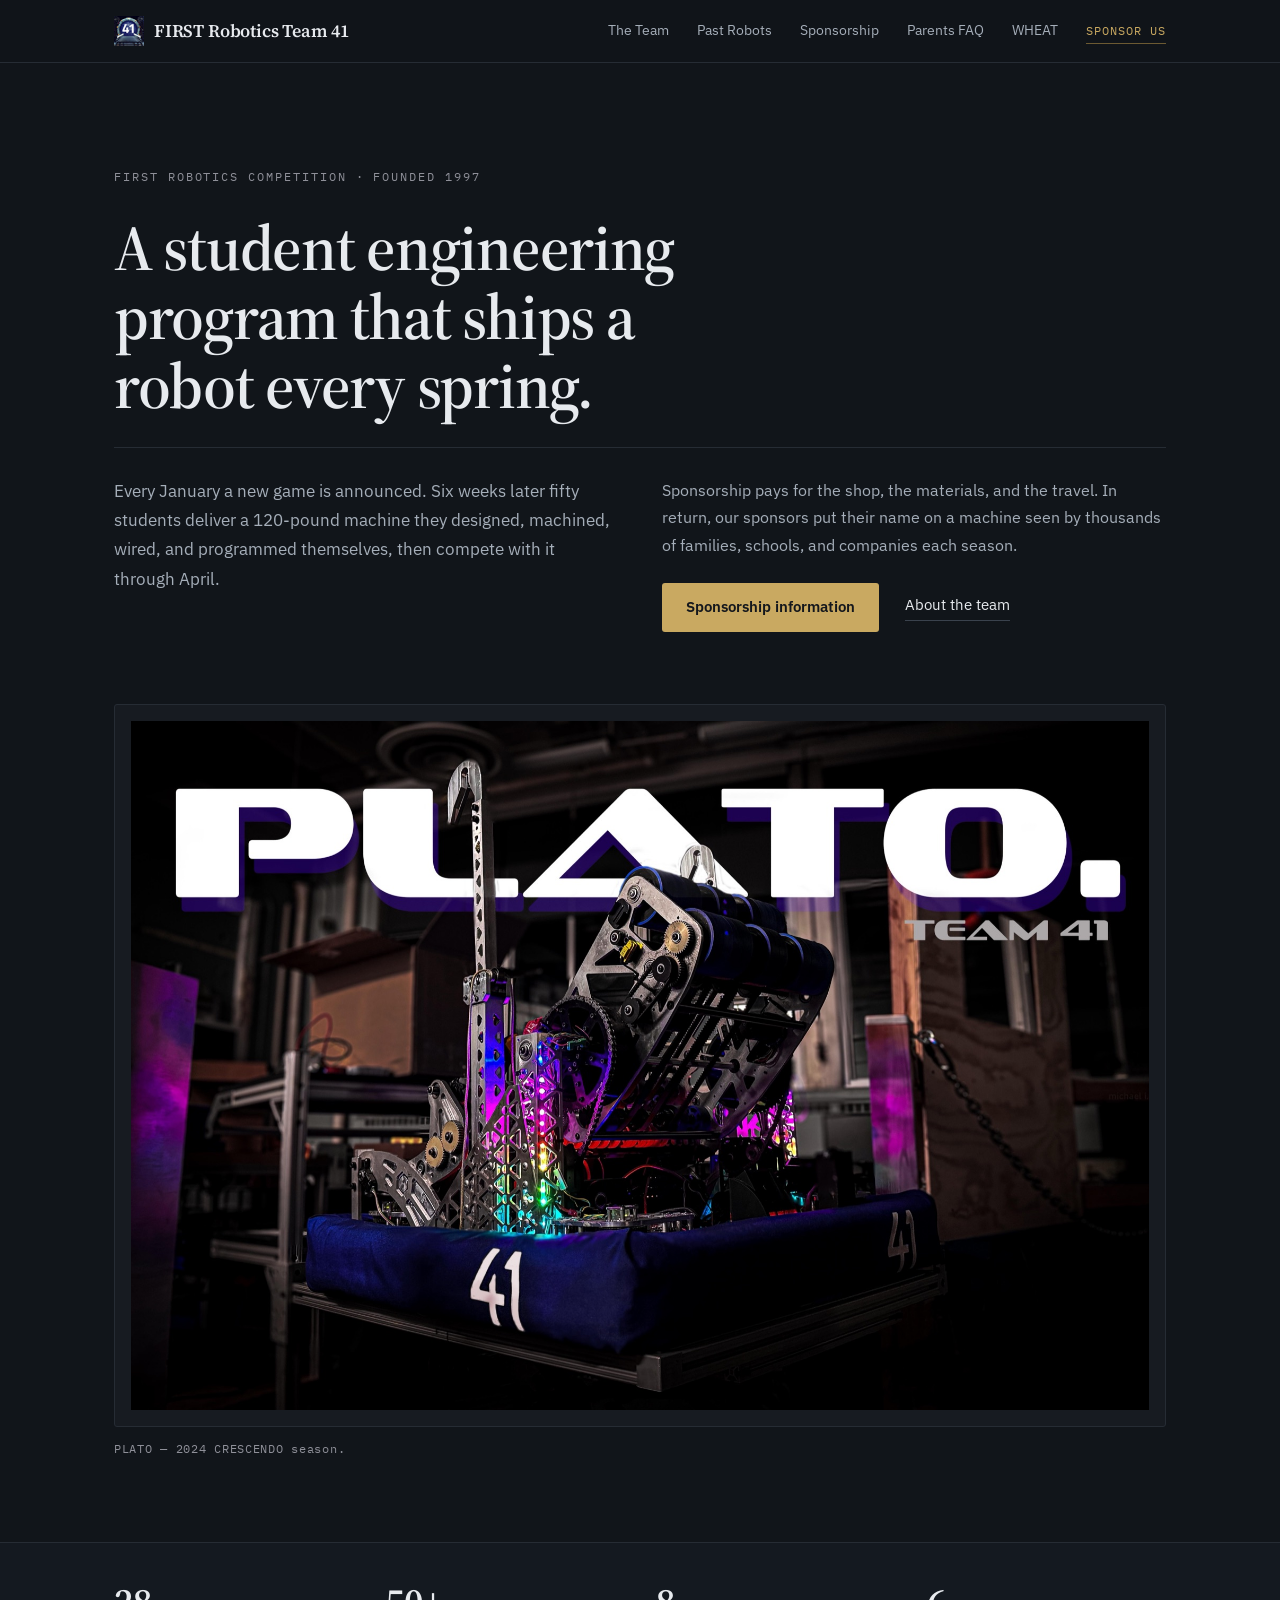
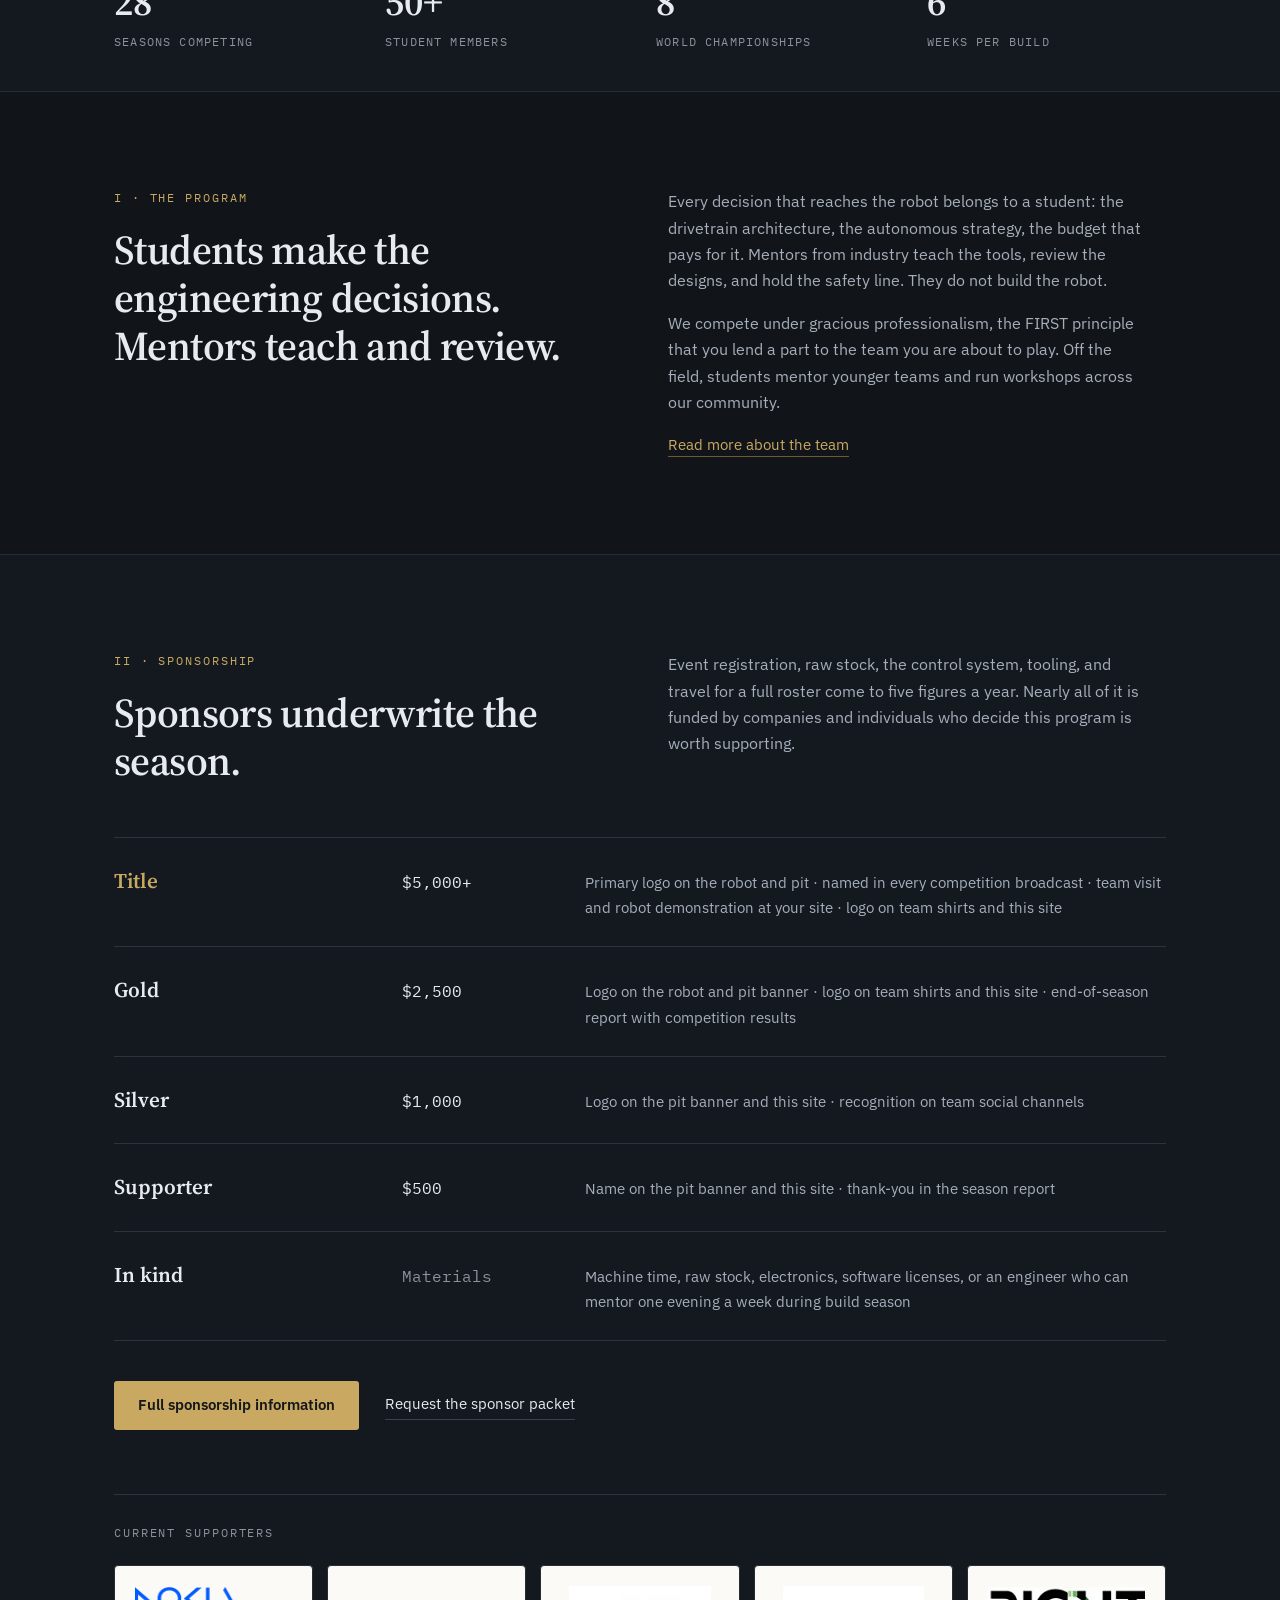
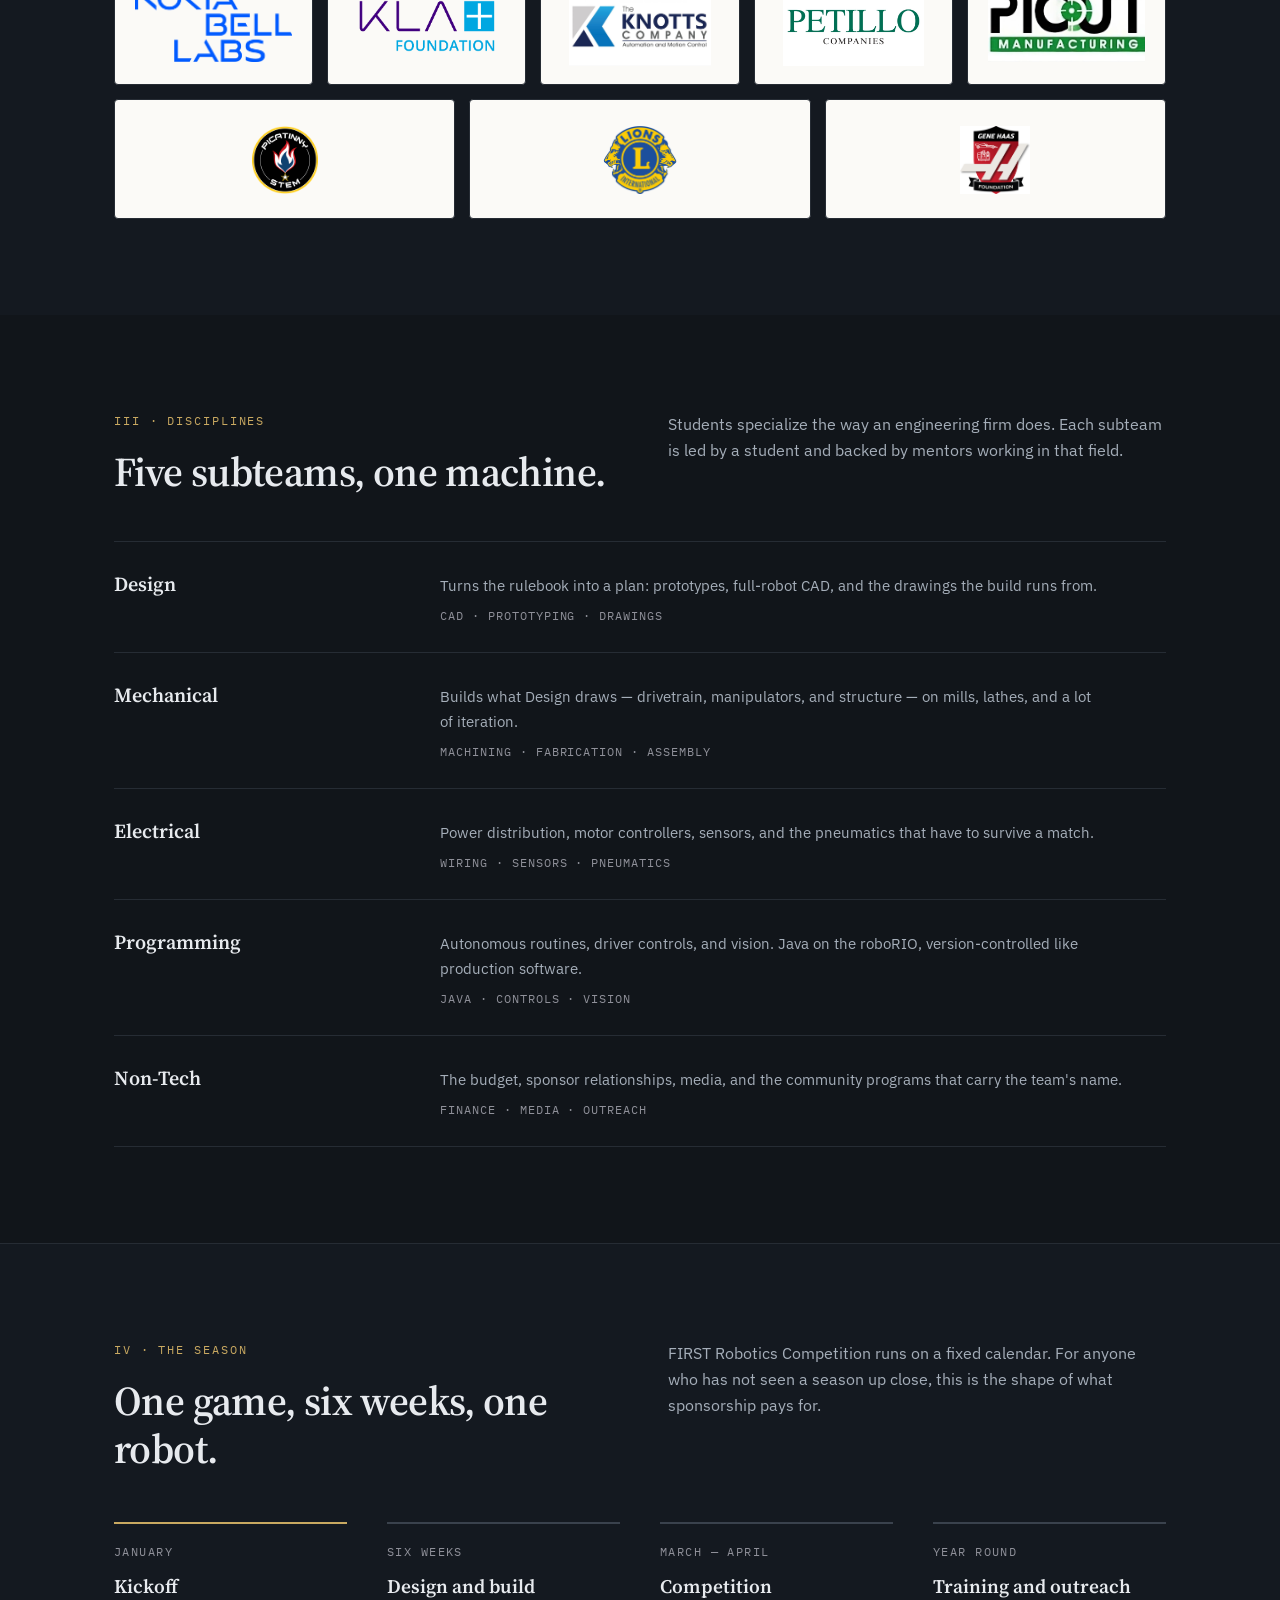
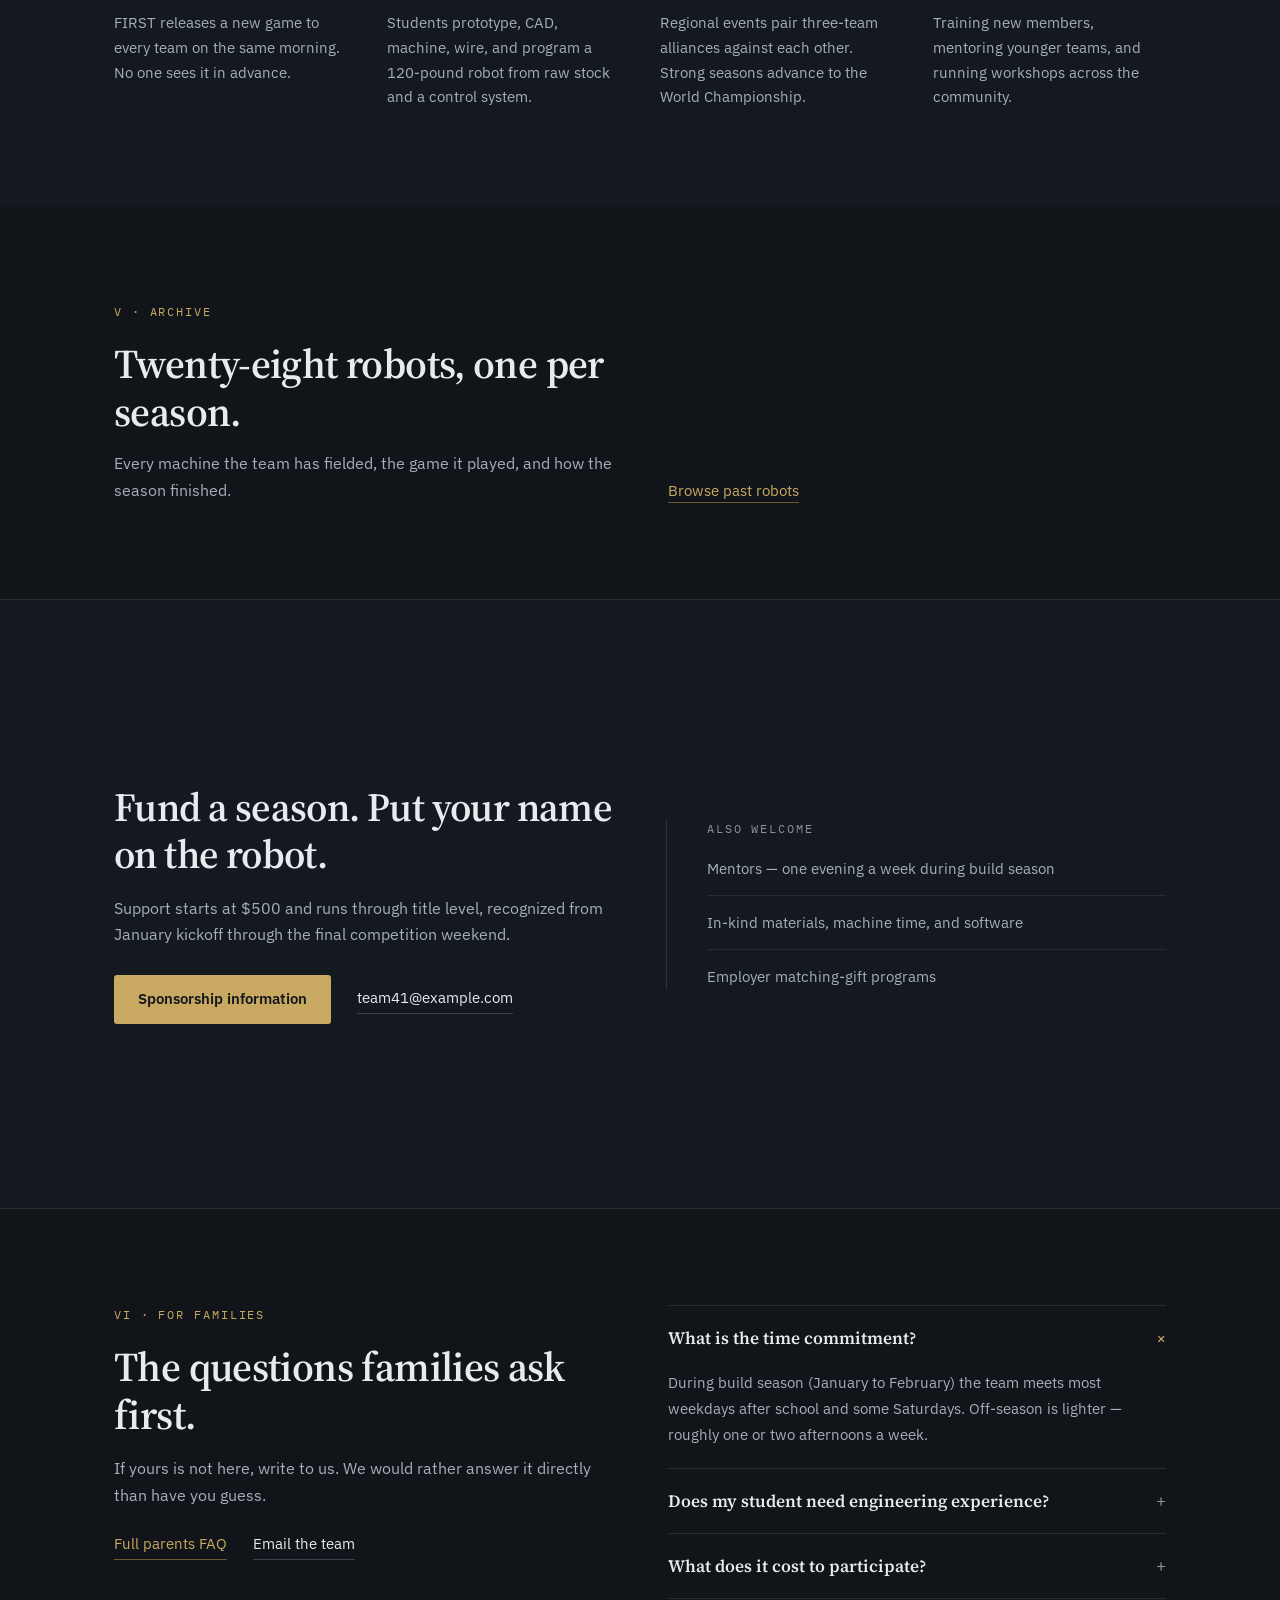
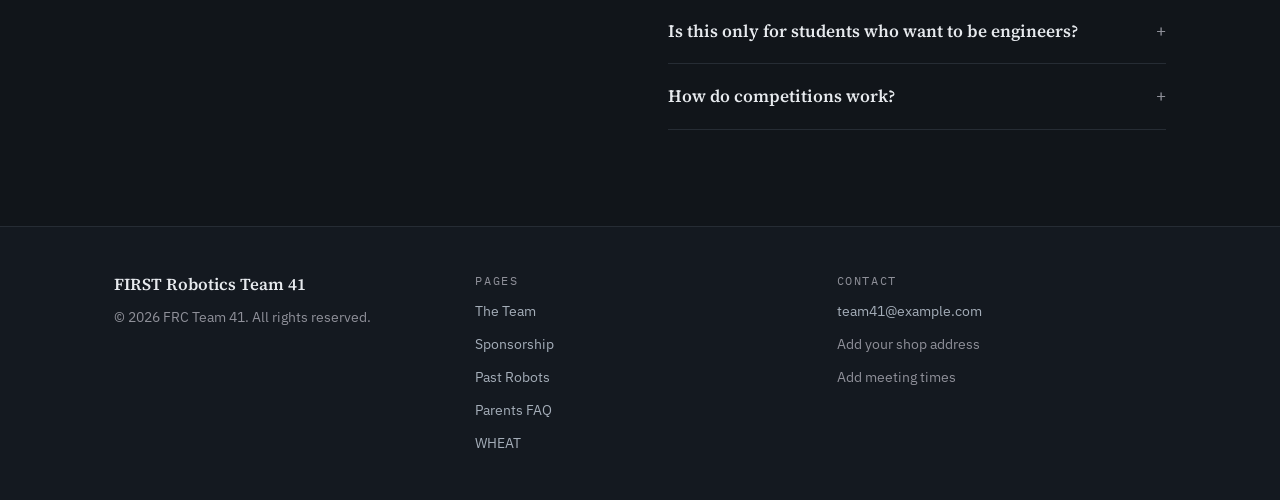
==== commit 610c2994: "Fix cropped home hero image The 21:9 crop of the PLATO reveal photo was cutting off the title text a" ====
--- a/index.html
+++ b/index.html
@@ -50,7 +50,7 @@
 
     <section style="padding: 0 0 84px;">
       <div class="col">
-        <div class="image-well ratio-21-9"><img src="images/robots/2024-hero.jpg" alt="Team 41's 2024 robot, PLATO" loading="lazy" /></div>
+        <div class="image-well ratio-16-11"><img src="images/robots/2024-hero.jpg" alt="Team 41's 2024 robot, PLATO" loading="lazy" /></div>
         <p class="image-caption">PLATO — 2024 CRESCENDO season.</p>
       </div>
     </section>
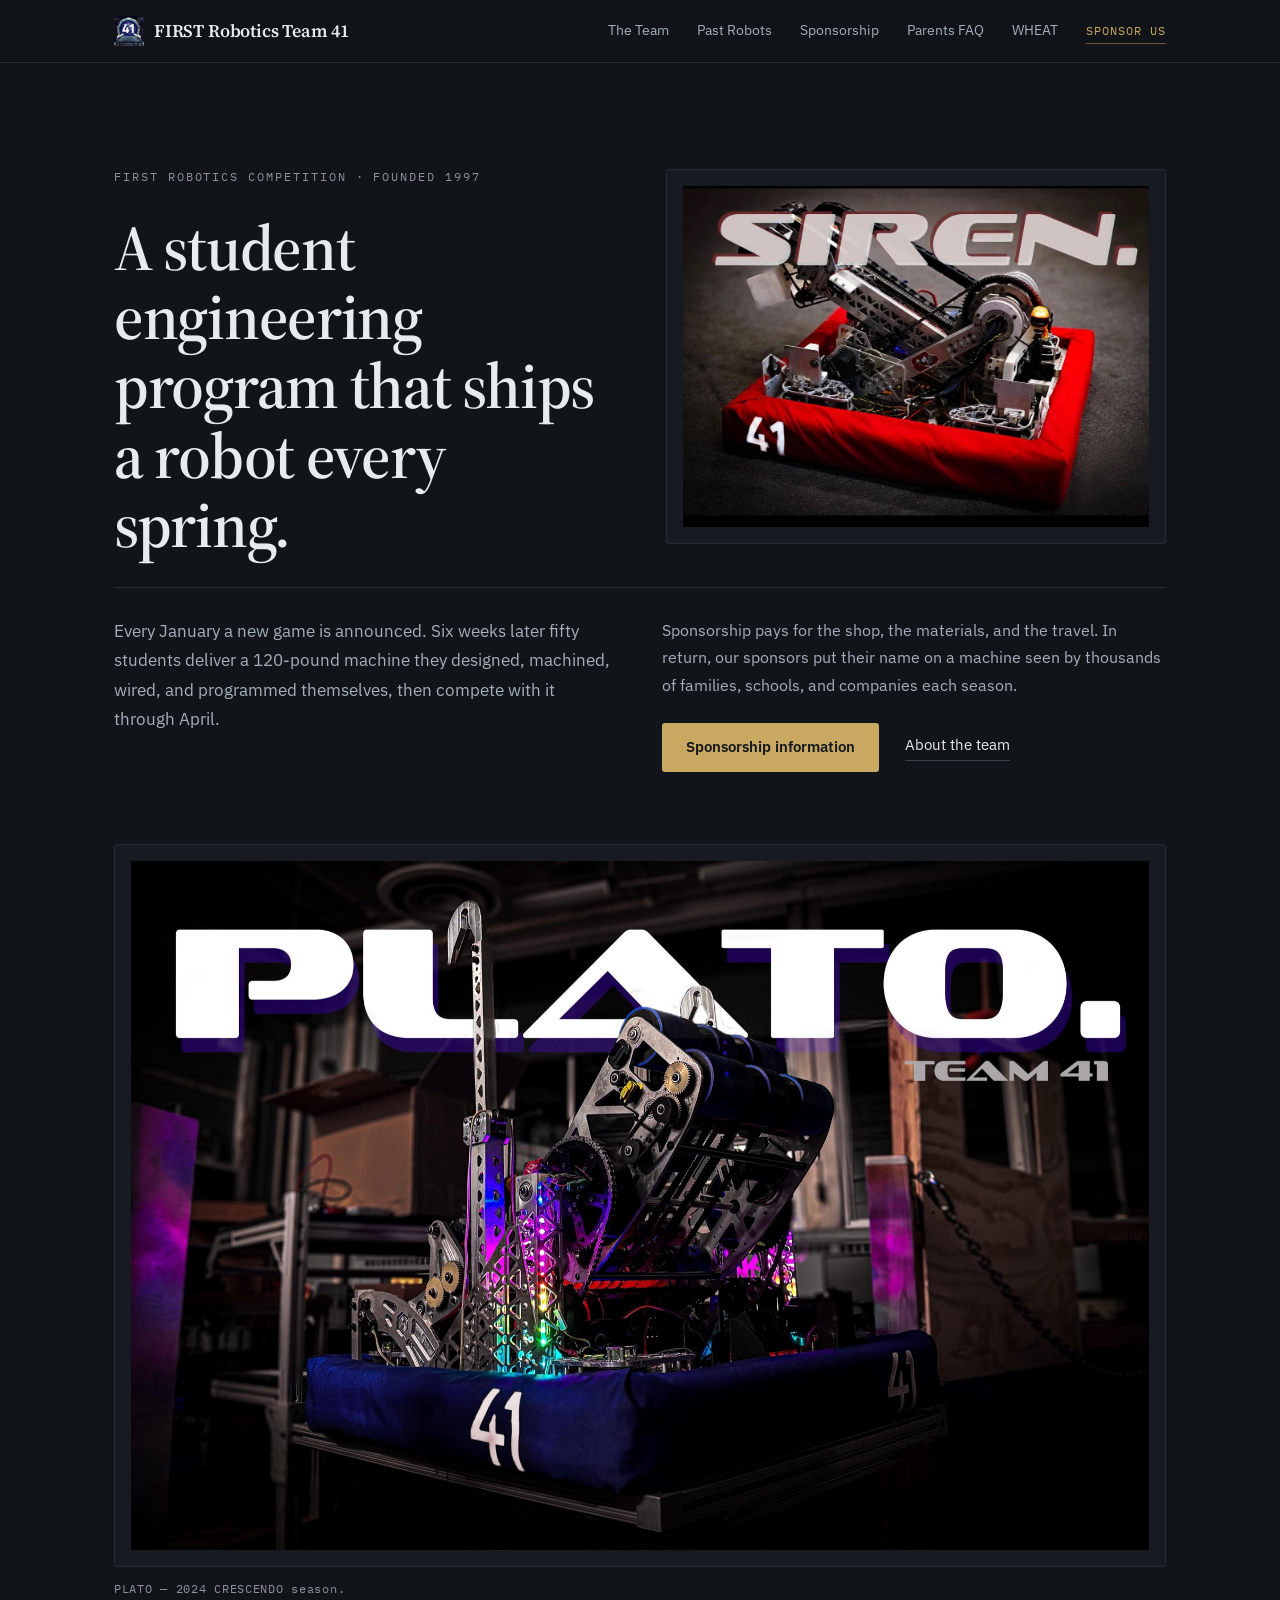
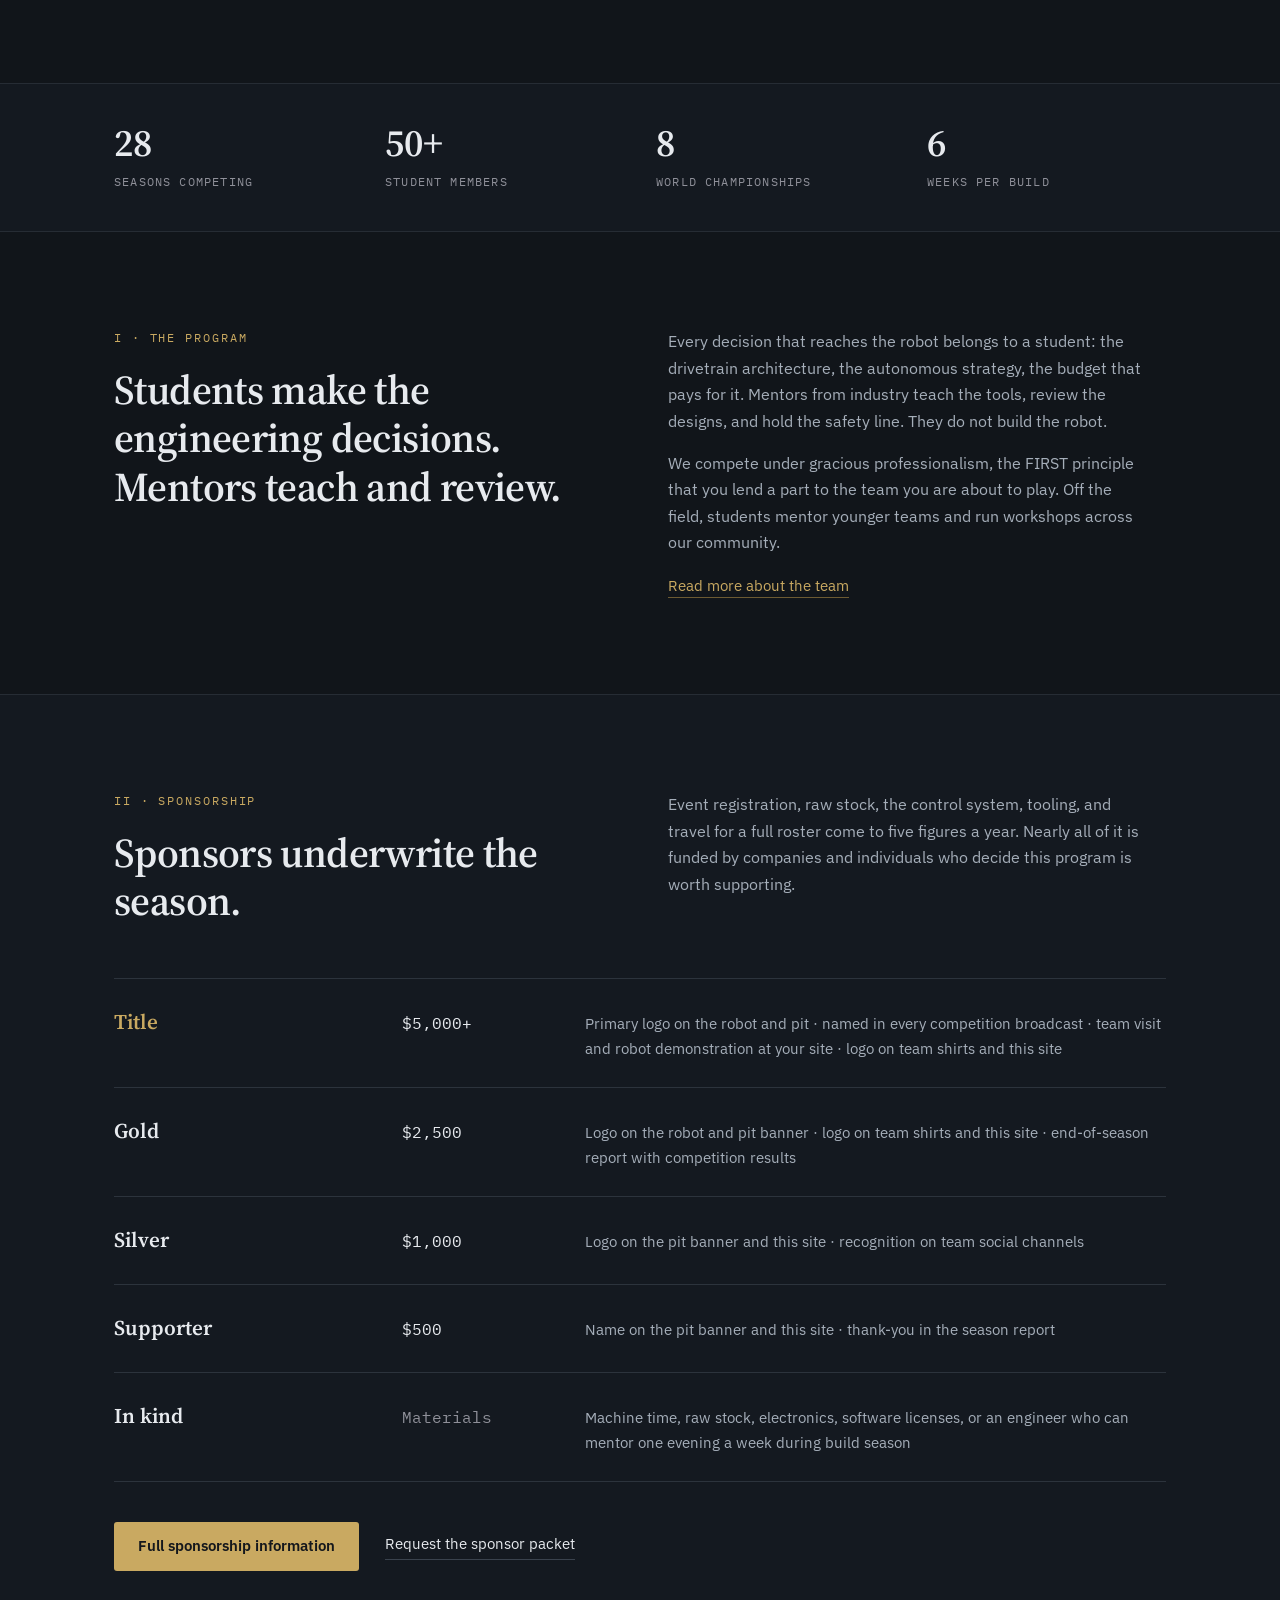
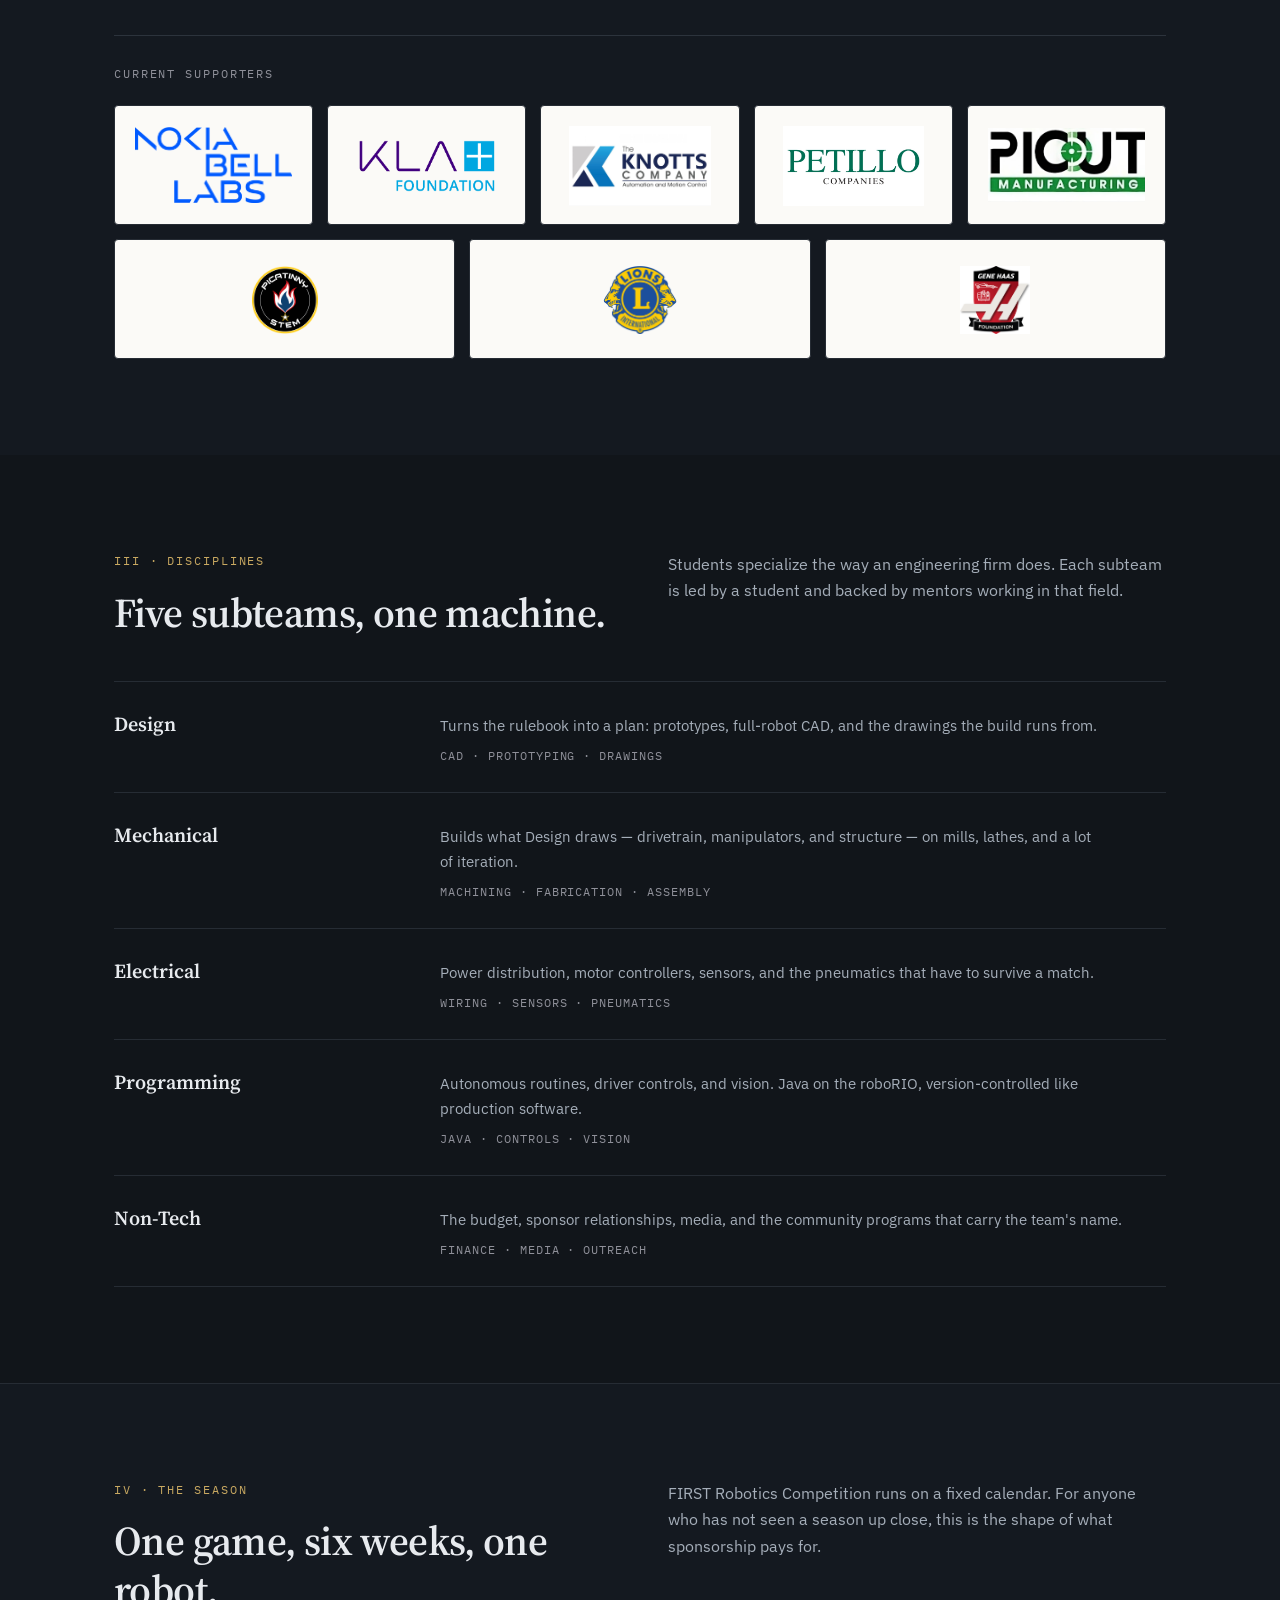
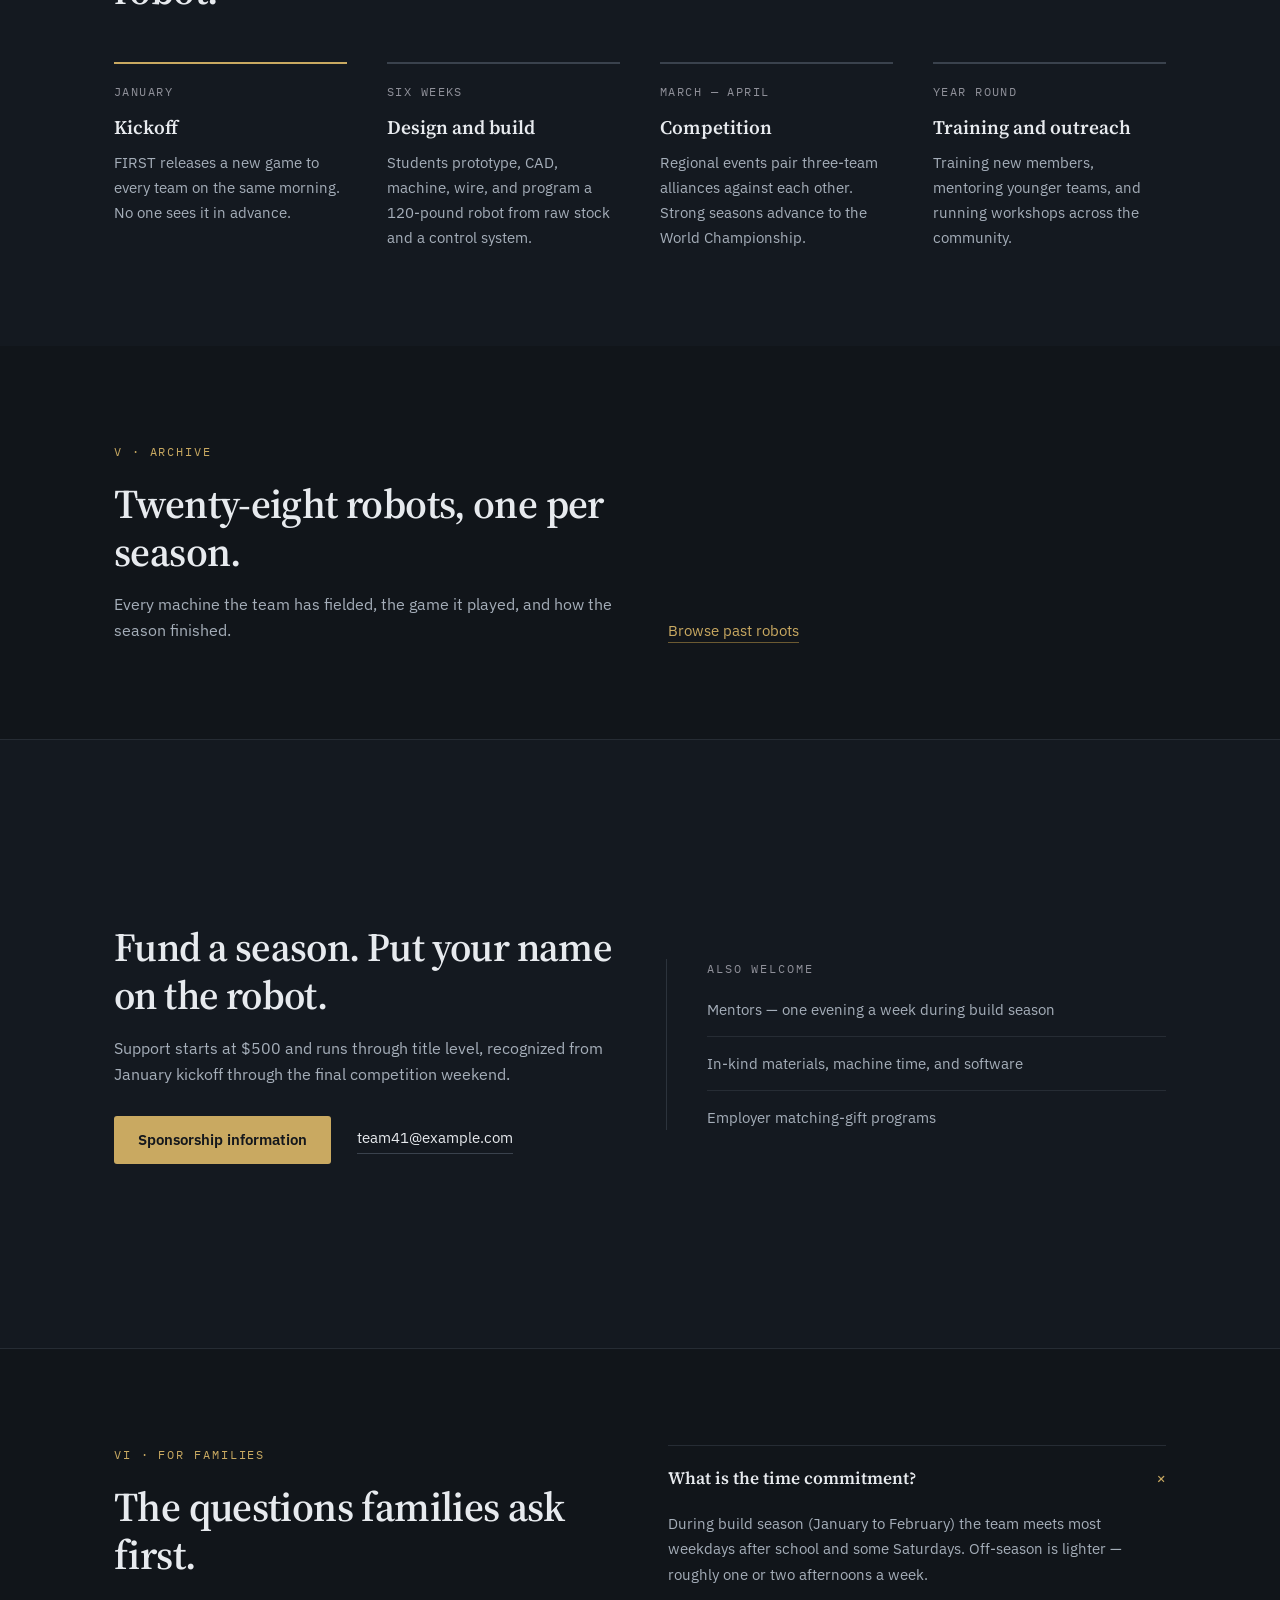
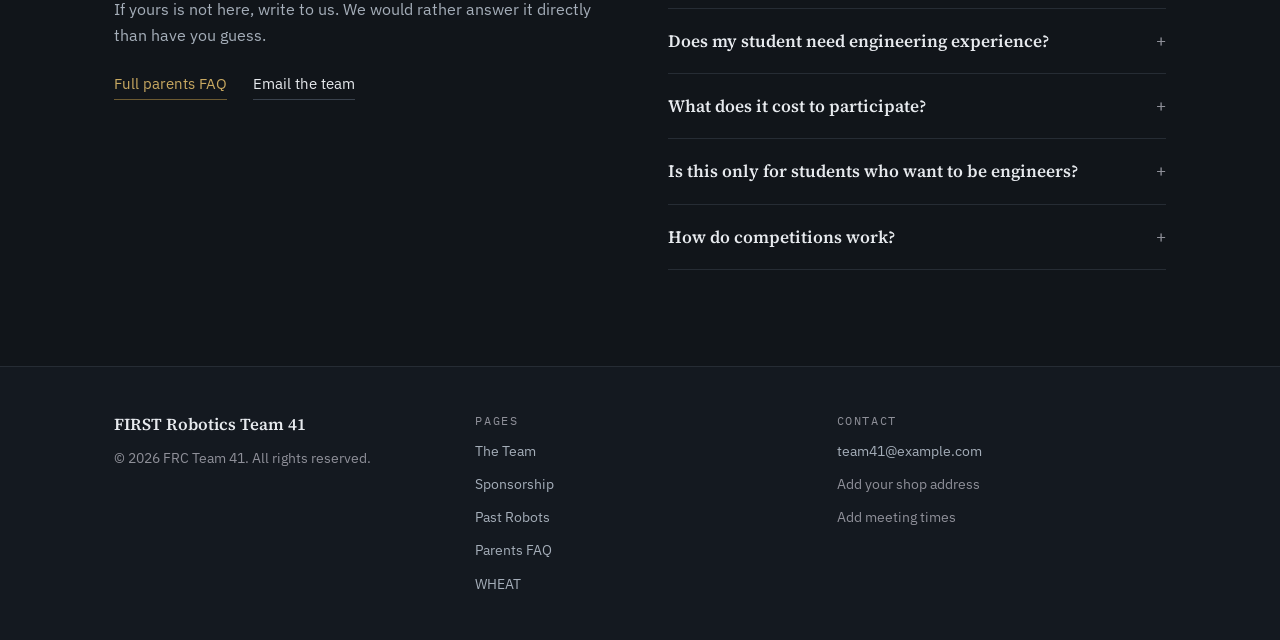
==== commit e7724d75: "Add 2025 reveal photo, swap 2016 robot in for 2020-21, fill in captains - Add Siren's REEFSCAPE reve" ====
--- a/index.html
+++ b/index.html
@@ -33,8 +33,13 @@
   <main>
     <section id="top" class="hero">
       <div class="col">
-        <p class="hero-eyebrow">FIRST Robotics Competition · Founded 1997</p>
-        <h1 class="hero-title">A student engineering program that ships a robot every spring.</h1>
+        <div class="hero-split" style="margin-bottom: 28px;">
+          <div>
+            <p class="hero-eyebrow">FIRST Robotics Competition · Founded 1997</p>
+            <h1 class="hero-title" style="margin-bottom: 0;">A student engineering program that ships a robot every spring.</h1>
+          </div>
+          <div class="image-well ratio-4-3"><img src="images/robots/2025-reveal.jpg" alt="Siren, Team 41's 2025 REEFSCAPE robot" loading="lazy" /></div>
+        </div>
         <div class="hero-grid">
           <p class="hero-lead">Every January a new game is announced. Six weeks later fifty students deliver a 120-pound machine they designed, machined, wired, and programmed themselves, then compete with it through April.</p>
           <div>
